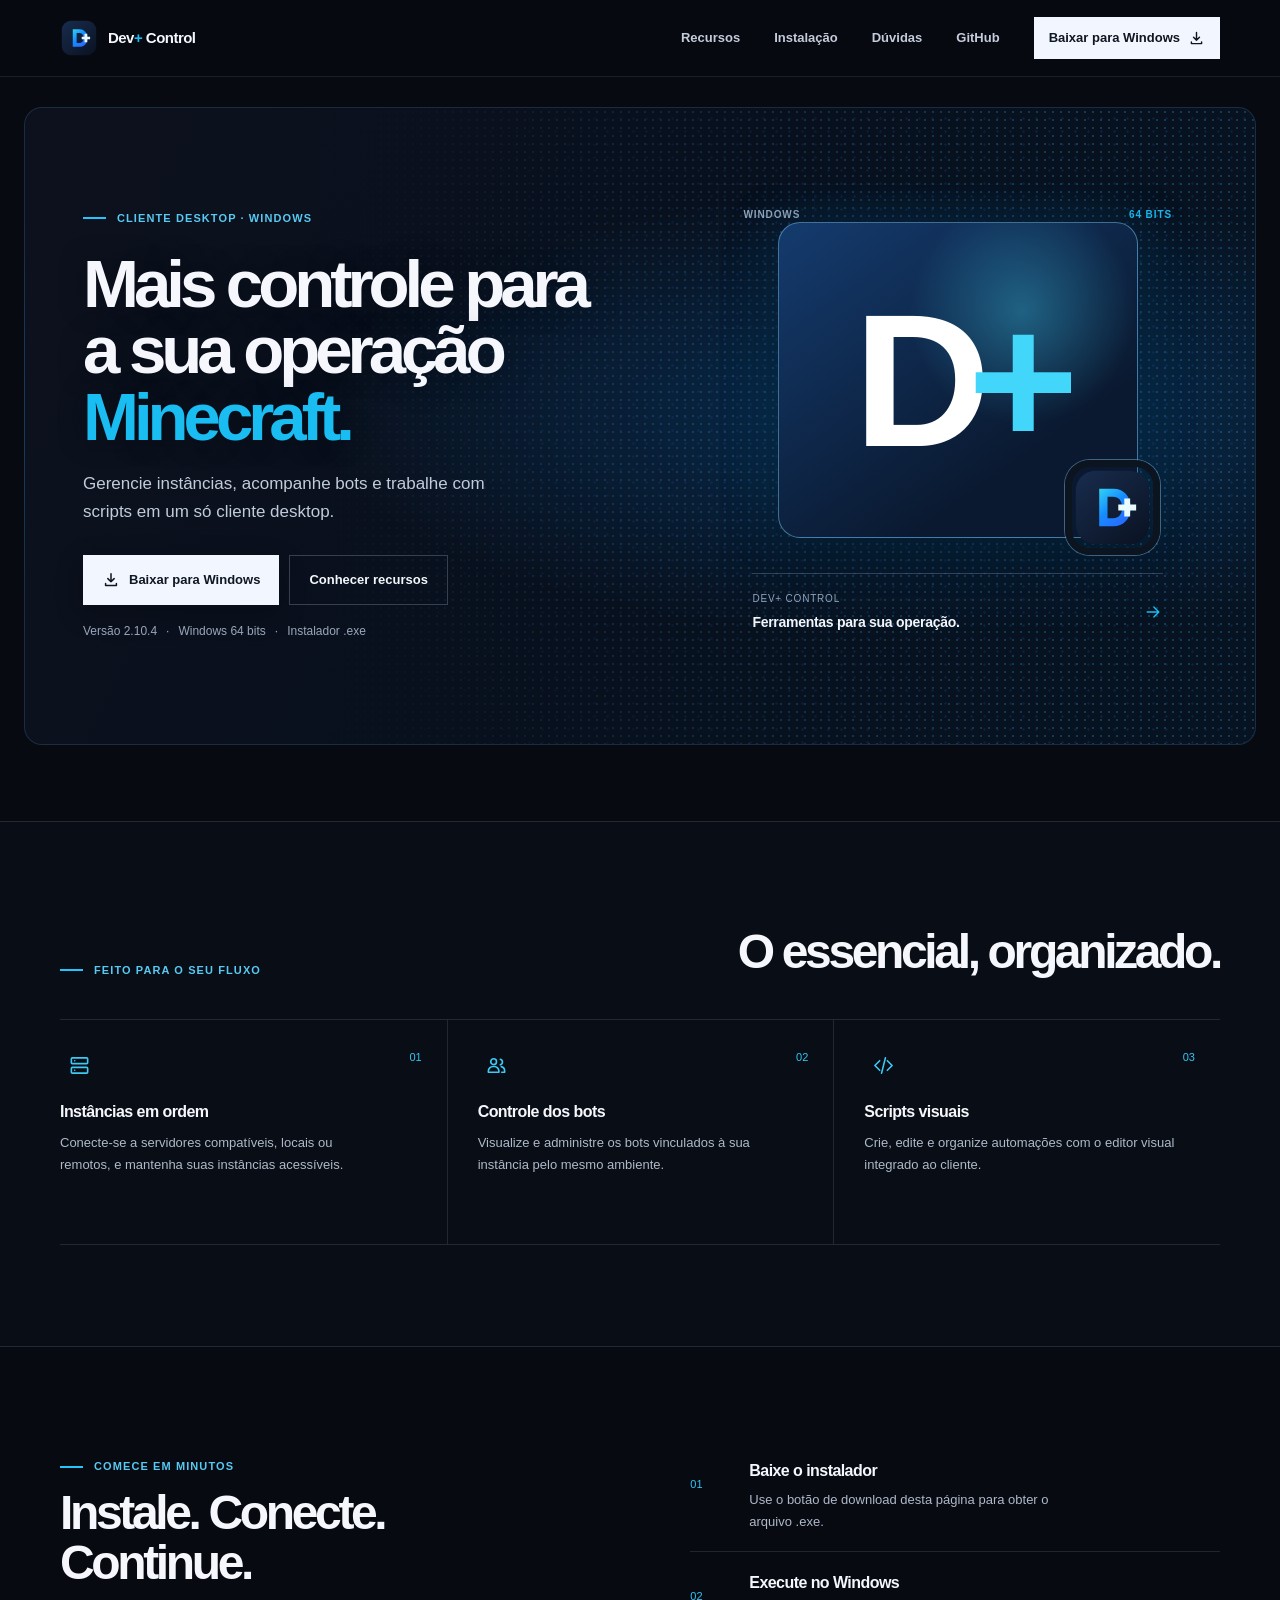
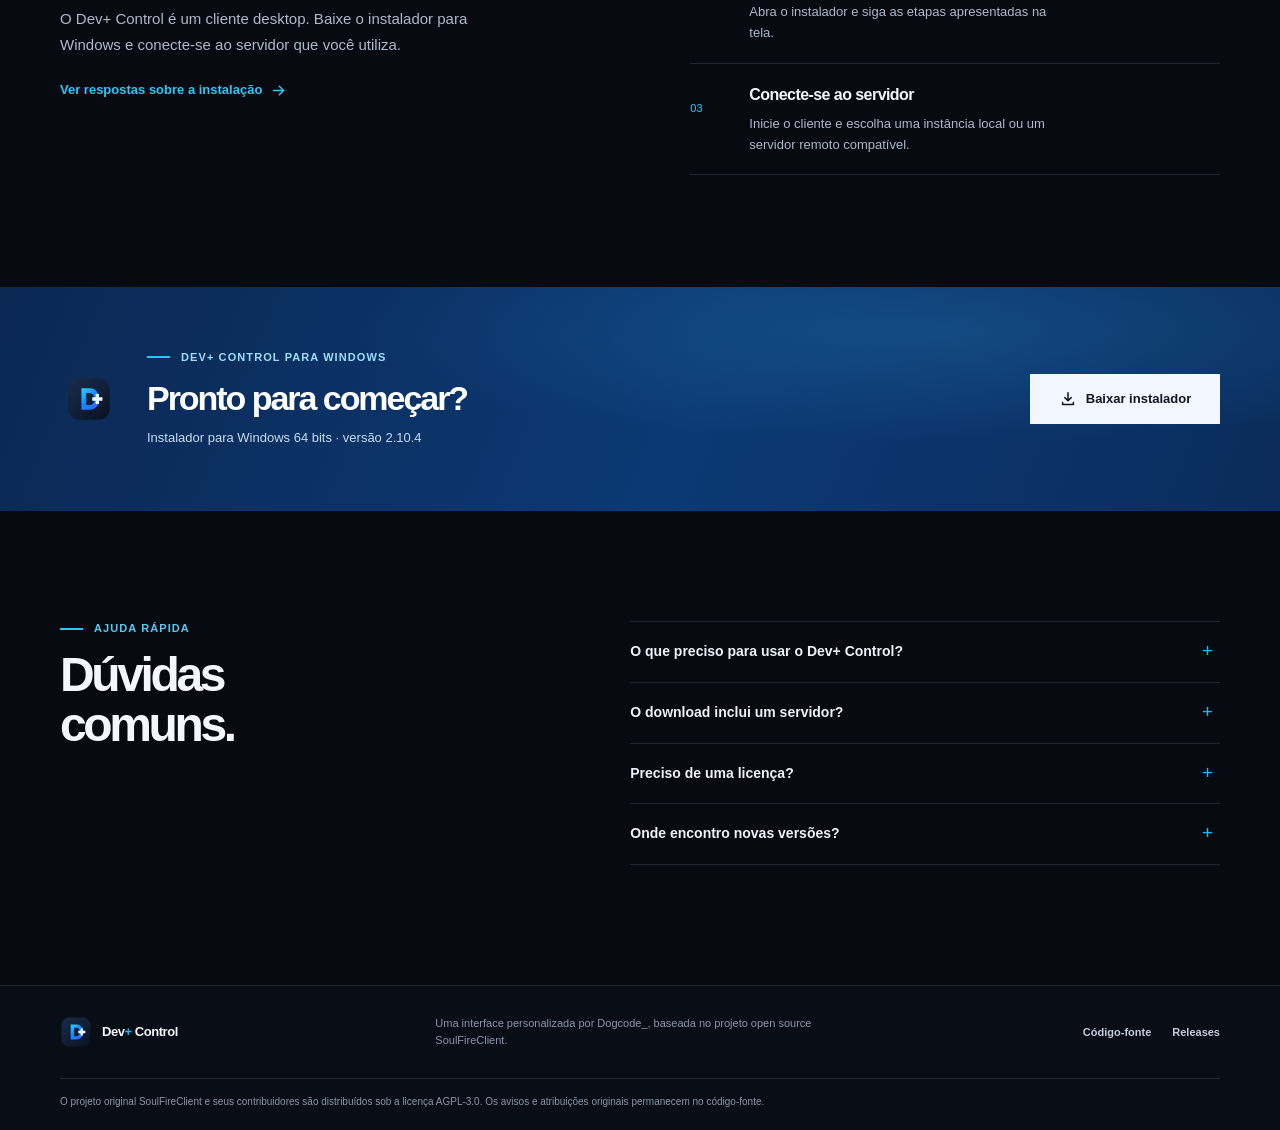
==== index.html @ e4ceea39 "Add files via upload" ====
<!doctype html>
<html lang="pt-BR">
  <head>
    <meta charset="UTF-8" />
    <meta name="viewport" content="width=device-width, initial-scale=1" />
    <meta name="theme-color" content="#070a11" />
    <meta
      name="description"
      content="Baixe o Dev+ Control para Windows. Organize instâncias, bots e scripts Minecraft em um cliente desktop."
    />
    <meta property="og:type" content="website" />
    <meta property="og:title" content="Dev+ Control — controle para Minecraft" />
    <meta
      property="og:description"
      content="Instâncias, bots e scripts Minecraft em um cliente desktop. Baixe para Windows."
    />
    <meta property="og:image" content="./assets/devplus-mark.svg" />
    <title>Dev+ Control — cliente desktop para Minecraft</title>
    <link rel="icon" type="image/svg+xml" href="./assets/devplus-mark.svg" />
    <link rel="preconnect" href="https://github.com" />
    <link rel="stylesheet" href="./styles.css
    " />
    <script src="./site-config.js" defer></script>
    <script src="./app.js" defer></script>
  </head>
  <body>
    <a class="skip-link" href="#conteudo">Pular para o conteúdo</a>

    <header class="site-header">
      <div class="header-inner page-width">
        <a class="brand" href="#inicio" aria-label="Dev+ Control, início">
          <img src="./assets/devplus-mark.svg" alt="" width="38" height="38" />
          <span class="brand-name">Dev<span>+</span> Control</span>
        </a>

        <button
          class="menu-toggle"
          type="button"
          aria-expanded="false"
          aria-controls="site-navigation"
          aria-label="Abrir menu"
        >
          <svg viewBox="0 0 24 24" aria-hidden="true">
            <path d="M4 7h16M4 12h16M4 17h16" />
          </svg>
        </button>

        <nav class="site-nav" id="site-navigation" aria-label="Navegação principal">
          <a href="#recursos">Recursos</a>
          <a href="#instalacao">Instalação</a>
          <a href="#duvidas">Dúvidas</a>
          <a href="https://github.com/GuizeraaaXyz/devplus-control" target="_blank" rel="noreferrer">GitHub</a>
          <a
            class="nav-download"
            data-download-link
            download="DevPlus-Control-Setup.exe"
            href="https://github.com/GuizeraaaXyz/devplus-control/releases/latest/download/DevPlus-Control-Setup.exe"
          >
            Baixar para Windows
            <svg viewBox="0 0 20 20" aria-hidden="true">
              <path d="M10 3v9m0 0 3.5-3.5M10 12 6.5 8.5M4 14v2h12v-2" />
            </svg>
          </a>
        </nav>
      </div>
    </header>

    <main id="conteudo">
      <section class="hero page-width" id="inicio" aria-labelledby="hero-title">
        <div class="hero-copy">
          <p class="eyebrow"><span class="eyebrow-rule"></span> Cliente desktop · Windows</p>
          <h1 id="hero-title">Mais controle para a sua operação <span>Minecraft.</span></h1>
          <p class="hero-description">
            Gerencie instâncias, acompanhe bots e trabalhe com scripts em um só cliente desktop.
          </p>
          <div class="hero-actions">
            <a
              class="button button-primary"
              data-download-link
              download="DevPlus-Control-Setup.exe"
              href="https://github.com/GuizeraaaXyz/devplus-control/releases/latest/download/DevPlus-Control-Setup.exe"
            >
              <svg viewBox="0 0 20 20" aria-hidden="true">
                <path d="M10 3v9m0 0 3.5-3.5M10 12 6.5 8.5M4 14v2h12v-2" />
              </svg>
              Baixar para Windows
            </a>
            <a class="button button-secondary" href="#recursos">Conhecer recursos</a>
          </div>
          <p class="release-meta">
            <span data-version data-version-prefix="Versão ">Versão 2.10.4</span>
            <span aria-hidden="true">·</span>
            <span>Windows 64 bits</span>
            <span aria-hidden="true">·</span>
            <span>Instalador .exe</span>
          </p>
        </div>

        <div class="hero-visual" aria-label="Identidade visual do Dev+ Control e seus recursos">
          <div class="visual-grid" aria-hidden="true"></div>
          <div class="visual-index" aria-hidden="true">Windows <span>64 bits</span></div>
          <div class="monogram" aria-hidden="true">
            <img src="./assets/devplus-mark.svg" alt="" />
            <span>D<span>+</span></span>
          </div>
          <div class="visual-caption">
            <div>
              <span class="caption-label">Dev+ Control</span>
              <strong>Ferramentas para sua operação.</strong>
            </div>
            <svg viewBox="0 0 24 24" aria-hidden="true">
              <path d="M5 12h14m-6-6 6 6-6 6" />
            </svg>
          </div>
          <div class="visual-modules" aria-label="Recursos do aplicativo">
            <span>Instâncias</span>
            <span>Bots</span>
            <span>Scripts</span>
          </div>
        </div>
      </section>

      <section class="resource-section" id="recursos" aria-labelledby="resources-title">
        <div class="page-width">
          <div class="section-heading">
            <p class="eyebrow"><span class="eyebrow-rule"></span> Feito para o seu fluxo</p>
            <h2 id="resources-title">O essencial, organizado.</h2>
          </div>

          <div class="resource-grid">
            <article class="resource-card">
              <span class="resource-index">01</span>
              <div class="resource-icon" aria-hidden="true">
                <svg viewBox="0 0 24 24">
                  <rect x="3.5" y="4" width="17" height="6" rx="1" />
                  <rect x="3.5" y="14" width="17" height="6" rx="1" />
                  <path d="M7 7h.01M7 17h.01" />
                </svg>
              </div>
              <h3>Instâncias em ordem</h3>
              <p>Conecte-se a servidores compatíveis, locais ou remotos, e mantenha suas instâncias acessíveis.</p>
            </article>

            <article class="resource-card">
              <span class="resource-index">02</span>
              <div class="resource-icon" aria-hidden="true">
                <svg viewBox="0 0 24 24">
                  <circle cx="9" cy="8" r="3" />
                  <path d="M3.5 19v-1.2A4.8 4.8 0 0 1 8.3 13h1.4a4.8 4.8 0 0 1 4.8 4.8V19zM16 5.5a3 3 0 0 1 0 5.8M17 13.2a4.8 4.8 0 0 1 3.5 4.6V19h-3" />
                </svg>
              </div>
              <h3>Controle dos bots</h3>
              <p>Visualize e administre os bots vinculados à sua instância pelo mesmo ambiente.</p>
            </article>

            <article class="resource-card">
              <span class="resource-index">03</span>
              <div class="resource-icon" aria-hidden="true">
                <svg viewBox="0 0 24 24">
                  <path d="m8 7-5 5 5 5M16 7l5 5-5 5M14 4l-4 16" />
                </svg>
              </div>
              <h3>Scripts visuais</h3>
              <p>Crie, edite e organize automações com o editor visual integrado ao cliente.</p>
            </article>
          </div>
        </div>
      </section>

      <section class="install-section page-width" id="instalacao" aria-labelledby="install-title">
        <div class="install-copy">
          <p class="eyebrow"><span class="eyebrow-rule"></span> Comece em minutos</p>
          <h2 id="install-title">Instale. Conecte. Continue.</h2>
          <p>O Dev+ Control é um cliente desktop. Baixe o instalador para Windows e conecte-se ao servidor que você utiliza.</p>
          <a class="text-link" href="#duvidas">
            Ver respostas sobre a instalação
            <svg viewBox="0 0 20 20" aria-hidden="true"><path d="M4 10h12m-5-5 5 5-5 5" /></svg>
          </a>
        </div>

        <ol class="install-steps">
          <li>
            <span class="step-number">01</span>
            <div><h3>Baixe o instalador</h3><p>Use o botão de download desta página para obter o arquivo .exe.</p></div>
          </li>
          <li>
            <span class="step-number">02</span>
            <div><h3>Execute no Windows</h3><p>Abra o instalador e siga as etapas apresentadas na tela.</p></div>
          </li>
          <li>
            <span class="step-number">03</span>
            <div><h3>Conecte-se ao servidor</h3><p>Inicie o cliente e escolha uma instância local ou um servidor remoto compatível.</p></div>
          </li>
        </ol>
      </section>

      <section class="download-band" aria-labelledby="download-title">
        <div class="page-width download-inner">
          <div class="download-mark" aria-hidden="true"><img src="./assets/devplus-mark.svg" alt="" /></div>
          <div class="download-copy">
            <p class="eyebrow"><span class="eyebrow-rule"></span> Dev+ Control para Windows</p>
            <h2 id="download-title">Pronto para começar?</h2>
            <p>Instalador para Windows 64 bits · versão <span data-version data-version-prefix="">2.10.4</span></p>
          </div>
          <a
            class="button button-light"
            data-download-link
            download="DevPlus-Control-Setup.exe"
            href="https://github.com/GuizeraaaXyz/devplus-control/releases/latest/download/DevPlus-Control-Setup.exe"
          >
            <svg viewBox="0 0 20 20" aria-hidden="true"><path d="M10 3v9m0 0 3.5-3.5M10 12 6.5 8.5M4 14v2h12v-2" /></svg>
            Baixar instalador
          </a>
        </div>
      </section>

      <section class="faq-section page-width" id="duvidas" aria-labelledby="faq-title">
        <div class="faq-heading">
          <p class="eyebrow"><span class="eyebrow-rule"></span> Ajuda rápida</p>
          <h2 id="faq-title">Dúvidas comuns.</h2>
        </div>
        <div class="faq-list">
          <details>
            <summary>O que preciso para usar o Dev+ Control?</summary>
            <p>Um computador Windows de 64 bits e acesso a um servidor SoulFire compatível, local ou remoto.</p>
          </details>
          <details>
            <summary>O download inclui um servidor?</summary>
            <p>O Dev+ Control é o cliente desktop. Você pode escolher a opção de servidor integrado quando disponível ou conectar-se a um servidor remoto compatível.</p>
          </details>
          <details>
            <summary>Preciso de uma licença?</summary>
            <p>O acesso aos recursos comerciais do Dev+ Control requer uma licença Dev+ ativa. A ativação é feita no próprio aplicativo.</p>
          </details>
          <details>
            <summary>Onde encontro novas versões?</summary>
            <p>Baixe a versão mais recente na página de downloads. Para consultar o histórico e outros instaladores, acesse a <a href="https://github.com/GuizeraaaXyz/devplus-control/releases" target="_blank" rel="noopener noreferrer">página de releases do GitHub</a>.</p>
          </details>
        </div>
      </section>
    </main>

    <footer class="site-footer">
      <div class="page-width footer-inner">
        <a class="brand footer-brand" href="#inicio" aria-label="Dev+ Control, voltar ao início">
          <img src="./assets/devplus-mark.svg" alt="" width="32" height="32" />
          <span class="brand-name">Dev<span>+</span> Control</span>
        </a>
        <p>Uma interface personalizada por Dogcode_, baseada no projeto open source SoulFireClient.</p>
        <div class="footer-links">
          <a href="https://github.com/GuizeraaaXyz/devplus-control" target="_blank" rel="noreferrer">Código-fonte</a>
          <a href="https://github.com/GuizeraaaXyz/devplus-control/releases" target="_blank" rel="noreferrer">Releases</a>
        </div>
      </div>
      <div class="page-width legal-note">
        <p>O projeto original SoulFireClient e seus contribuidores são distribuídos sob a licença AGPL-3.0. Os avisos e atribuições originais permanecem no código-fonte.</p>
      </div>
    </footer>
  </body>
</html>
---- styles.css ----
:root {
  color-scheme: light;
  font-family: Inter, "Helvetica Neue", Helvetica, Arial, sans-serif;
  font-synthesis: none;
  text-rendering: optimizeLegibility;
  -webkit-font-smoothing: antialiased;
  -moz-osx-font-smoothing: grayscale;
  --ink: #12151b;
  --muted: #5b606b;
  --line: #d9dde4;
  --surface: #f7f8fa;
  --blue: #002fa7;
  --blue-strong: #002581;
  --page-width: 1160px;
}

*,
*::before,
*::after {
  box-sizing: border-box;
}

html {
  min-width: 320px;
  scroll-behavior: smooth;
  scroll-padding-top: 96px;
}

body {
  margin: 0;
  background: #fff;
  color: var(--ink);
  font-size: 15px;
  line-height: 1.55;
}

a {
  color: inherit;
  text-decoration: none;
}

button,
a {
  -webkit-tap-highlight-color: transparent;
}

a:focus-visible,
button:focus-visible,
summary:focus-visible {
  outline: 3px solid #4778f5;
  outline-offset: 4px;
}

svg {
  display: block;
  width: 20px;
  height: 20px;
  fill: none;
  stroke: currentColor;
  stroke-linecap: round;
  stroke-linejoin: round;
  stroke-width: 1.7;
}

.page-width {
  width: min(var(--page-width), calc(100% - 64px));
  margin-inline: auto;
}

.skip-link {
  position: fixed;
  z-index: 10;
  top: 12px;
  left: 12px;
  padding: 10px 14px;
  transform: translateY(-160%);
  background: var(--ink);
  color: white;
}

.skip-link:focus {
  transform: translateY(0);
}

.site-header {
  position: sticky;
  z-index: 5;
  top: 0;
  border-bottom: 1px solid var(--line);
  background: rgb(255 255 255 / 94%);
  backdrop-filter: blur(12px);
}

.header-inner,
.brand,
.site-nav,
.nav-download,
.hero-actions,
.button,
.visual-caption,
.download-inner,
.footer-inner,
.footer-links {
  display: flex;
  align-items: center;
}

.header-inner {
  min-height: 76px;
  justify-content: space-between;
}

.brand {
  gap: 10px;
}

.brand img {
  display: block;
  border-radius: 10px;
}

.brand-name {
  font-size: 15px;
  font-weight: 700;
  letter-spacing: -0.035em;
}

.brand-name span {
  color: var(--blue);
}

.site-nav {
  gap: 34px;
  color: #3e434d;
  font-size: 13px;
  font-weight: 550;
}

.site-nav > a:not(.nav-download):hover,
.footer-links a:hover {
  color: var(--blue);
}

.nav-download {
  min-height: 42px;
  gap: 8px;
  padding: 0 15px;
  background: var(--blue);
  color: #fff;
  transition: background 150ms ease;
}

.nav-download:hover,
.button-primary:hover {
  background: var(--blue-strong);
}

.nav-download svg {
  width: 17px;
  height: 17px;
}

.menu-toggle {
  display: none;
  width: 44px;
  height: 44px;
  place-items: center;
  border: 1px solid var(--line);
  background: white;
  color: var(--ink);
  cursor: pointer;
}

.hero {
  display: grid;
  grid-template-columns: 1fr 0.92fr;
  gap: clamp(54px, 9vw, 132px);
  align-items: center;
  min-height: 634px;
  padding-block: 82px 88px;
}

.hero-copy {
  max-width: 545px;
  padding-block: 12px;
}

.eyebrow {
  display: flex;
  align-items: center;
  gap: 11px;
  margin: 0;
  color: var(--blue);
  font-size: 11px;
  font-weight: 700;
  letter-spacing: 0.1em;
  line-height: 1.3;
  text-transform: uppercase;
}

.eyebrow-rule {
  display: inline-block;
  width: 23px;
  height: 2px;
  background: currentColor;
}

h1,
h2,
h3,
p {
  margin-top: 0;
}

h1 {
  max-width: 580px;
  margin-bottom: 20px;
  margin-top: 25px;
  font-size: clamp(46px, 5.25vw, 72px);
  font-weight: 600;
  letter-spacing: -0.075em;
  line-height: 0.99;
}

h1 span {
  color: var(--blue);
}

.hero-description {
  max-width: 450px;
  margin-bottom: 29px;
  color: var(--muted);
  font-size: 17px;
  line-height: 1.65;
}

.hero-actions {
  flex-wrap: wrap;
  gap: 10px;
}

.button {
  min-height: 50px;
  justify-content: center;
  gap: 9px;
  padding: 0 19px;
  font-size: 13px;
  font-weight: 650;
  transition:
    background 150ms ease,
    border-color 150ms ease,
    color 150ms ease,
    transform 150ms ease;
}

.button:active,
.nav-download:active {
  transform: translateY(1px);
}

.button svg {
  width: 18px;
  height: 18px;
}

.button-primary {
  background: var(--blue);
  color: #fff;
}

.button-secondary {
  border: 1px solid var(--line);
  color: var(--ink);
}

.button-secondary:hover {
  border-color: #9ca7bd;
  background: var(--surface);
}

.release-meta {
  display: flex;
  flex-wrap: wrap;
  gap: 9px;
  align-items: center;
  margin: 17px 0 0;
  color: #727782;
  font-size: 12px;
}

.hero-visual {
  position: relative;
  display: flex;
  min-height: 430px;
  flex-direction: column;
  justify-content: center;
  overflow: hidden;
  padding: 40px;
  background: var(--surface);
}

.visual-grid {
  position: absolute;
  inset: 0;
  background-image:
    linear-gradient(to right, rgb(18 21 27 / 5%) 1px, transparent 1px),
    linear-gradient(to bottom, rgb(18 21 27 / 5%) 1px, transparent 1px);
  background-size: 48px 48px;
  mask-image: linear-gradient(130deg, #000 12%, transparent 88%);
}

.visual-index {
  position: absolute;
  top: 23px;
  right: 25px;
  left: 25px;
  display: flex;
  justify-content: space-between;
  color: #6b707b;
  font-size: 10px;
  font-weight: 650;
  letter-spacing: 0.09em;
  text-transform: uppercase;
}

.visual-index span {
  color: var(--blue);
}

.monogram {
  position: relative;
  display: grid;
  width: min(100%, 360px);
  aspect-ratio: 1.14;
  align-self: center;
  place-items: center;
  margin-top: 4px;
  background: var(--blue);
  color: #fff;
}

.monogram img {
  position: absolute;
  right: -23px;
  bottom: -18px;
  width: 95px;
  border: 7px solid var(--surface);
  border-radius: 25px;
  box-shadow: 0 0 0 1px var(--line);
}

.monogram > span {
  transform: translateX(-3px);
  font-size: clamp(112px, 15vw, 190px);
  font-weight: 600;
  letter-spacing: -0.12em;
  line-height: 0.8;
}

.monogram > span span {
  color: #a9c4ff;
}

.visual-caption {
  position: relative;
  justify-content: space-between;
  gap: 20px;
  margin-top: 35px;
  padding-top: 17px;
  border-top: 1px solid #cbd0da;
}

.caption-label {
  display: block;
  margin-bottom: 4px;
  color: #6b707b;
  font-size: 10px;
  letter-spacing: 0.08em;
  text-transform: uppercase;
}

.visual-caption strong {
  font-size: 14px;
  font-weight: 600;
  letter-spacing: -0.02em;
}

.visual-caption > svg {
  color: var(--blue);
}

.visual-modules {
  position: absolute;
  top: 55px;
  left: 18px;
  display: flex;
  gap: 6px;
  transform: translateX(-50%) rotate(-90deg);
  transform-origin: top left;
  color: #6b707b;
  font-size: 9px;
  letter-spacing: 0.06em;
  text-transform: uppercase;
}

.visual-modules span + span::before {
  padding-inline: 6px;
  color: var(--blue);
  content: "/";
}

.resource-section {
  padding-block: 91px 101px;
  border-block: 1px solid var(--line);
  background: #fcfcfd;
}

.section-heading {
  display: flex;
  align-items: end;
  justify-content: space-between;
  gap: 28px;
  margin-bottom: 42px;
}

.section-heading h2,
.install-copy h2,
.faq-heading h2 {
  margin: 14px 0 0;
  font-size: clamp(32px, 4vw, 48px);
  font-weight: 580;
  letter-spacing: -0.07em;
  line-height: 1.05;
}

.resource-grid {
  display: grid;
  grid-template-columns: repeat(3, 1fr);
  border-block: 1px solid var(--line);
}

.resource-card {
  position: relative;
  min-height: 224px;
  padding: 26px 30px 28px 0;
}

.resource-card + .resource-card {
  padding-left: 30px;
  border-left: 1px solid var(--line);
}

.resource-index {
  position: absolute;
  top: 29px;
  right: 25px;
  color: #7c818a;
  font-size: 11px;
  font-variant-numeric: tabular-nums;
}

.resource-icon {
  display: grid;
  width: 38px;
  height: 38px;
  place-items: center;
  color: var(--blue);
}

.resource-icon svg {
  width: 23px;
  height: 23px;
}

.resource-card h3,
.install-steps h3 {
  margin: 16px 0 7px;
  font-size: 16px;
  font-weight: 650;
  letter-spacing: -0.035em;
}

.resource-card p,
.install-steps p {
  max-width: 310px;
  margin: 0;
  color: var(--muted);
  font-size: 13px;
  line-height: 1.65;
}

.install-section {
  display: grid;
  grid-template-columns: 0.9fr 1fr;
  gap: clamp(60px, 12vw, 155px);
  padding-block: 112px;
}

.install-copy {
  max-width: 415px;
}

.install-copy > p:not(.eyebrow) {
  margin: 18px 0 20px;
  color: var(--muted);
  line-height: 1.7;
}

.text-link {
  display: inline-flex;
  align-items: center;
  gap: 8px;
  color: var(--blue);
  font-size: 13px;
  font-weight: 650;
}

.text-link:hover {
  color: var(--blue-strong);
}

.text-link svg {
  width: 17px;
  height: 17px;
}

.install-steps {
  margin: 0;
  padding: 0;
  list-style: none;
}

.install-steps li {
  display: grid;
  grid-template-columns: 42px 1fr;
  gap: 17px;
  padding-block: 19px;
  border-bottom: 1px solid var(--line);
}

.install-steps li:first-child {
  padding-top: 0;
}

.step-number {
  padding-top: 17px;
  color: var(--blue);
  font-size: 11px;
  font-variant-numeric: tabular-nums;
}

.install-steps h3 {
  margin: 0 0 5px;
}

.download-band {
  background: var(--blue);
  color: #fff;
}

.download-inner {
  min-height: 224px;
  gap: 29px;
  padding-block: 40px;
}

.download-mark {
  display: grid;
  width: 58px;
  height: 58px;
  flex: 0 0 58px;
  place-items: center;  
}

.download-mark img {
  width: 46px;
  height: 46px;
}

.download-copy {
  flex: 1;
}

.download-copy .eyebrow {
  color: #b9d0ff;
}

.download-copy h2 {
  margin: 7px 0 4px;
  font-size: clamp(26px, 3vw, 34px);
  font-weight: 600;
  letter-spacing: -0.06em;
}

.download-copy p:not(.eyebrow) {
  margin: 0;
  color: #dbe5fc;
  font-size: 13px;
}

.button-light {
  min-width: 190px;
  background: #fff;
  color: var(--blue);
}

.button-light:hover {
  background: #e8efff;
}

.faq-section {
  display: grid;
  grid-template-columns: 0.75fr 1fr;
  gap: clamp(50px, 10vw, 130px);
  padding-block: 110px 120px;
}

.faq-heading {
  max-width: 330px;
}

.faq-list details {
  border-bottom: 1px solid var(--line);
}

.faq-list details:first-child {
  border-top: 1px solid var(--line);
}

.faq-list summary {
  position: relative;
  padding: 19px 34px 19px 0;
  cursor: pointer;
  font-size: 14px;
  font-weight: 620;
  list-style: none;
}

.faq-list summary::-webkit-details-marker {
  display: none;
}

.faq-list summary::after {
  position: absolute;
  top: 19px;
  right: 4px;
  width: 17px;
  height: 17px;
  color: var(--blue);
  content: "+";
  font-size: 19px;
  font-weight: 400;
  line-height: 1;
  text-align: center;
}

.faq-list details[open] summary::after {
  content: "−";
}

.faq-list details p {
  max-width: 620px;
  margin: -3px 30px 19px 0;
  color: var(--muted);
  font-size: 13px;
  line-height: 1.7;
}

.site-footer {
  border-top: 1px solid var(--line);
  background: #fcfcfd;
}

.footer-inner {
  min-height: 92px;
  justify-content: space-between;
  gap: 26px;
}

.footer-brand .brand-name {
  font-size: 13px;
}

.footer-brand img {
  border-radius: 8px;
}

.footer-inner > p {
  max-width: 390px;
  margin: 0;
  color: #717680;
  font-size: 11px;
}

.footer-links {
  gap: 21px;
  color: #414650;
  font-size: 11px;
  font-weight: 600;
}

.legal-note {
  padding-block: 15px 20px;
  border-top: 1px solid var(--line);
}

.legal-note p {
  margin: 0;
  color: #777c85;
  font-size: 10px;
}

@media (width <= 900px) {
  .hero {
    grid-template-columns: 1fr 0.82fr;
    gap: 38px;
  }

  .hero-visual {
    min-height: 360px;
    padding: 28px;
  }

  .resource-card {
    padding-right: 20px;
  }

  .resource-card + .resource-card {
    padding-left: 20px;
  }

  .install-section {
    gap: 55px;
  }

  .faq-section {
    gap: 55px;
  }
}

@media (width <= 680px) {
  html {
    scroll-padding-top: 78px;
  }

  .page-width {
    width: min(100% - 40px, var(--page-width));
  }

  .header-inner {
    min-height: 68px;
  }

  .menu-toggle {
    display: grid;
  }

  .site-nav {
    position: absolute;
    top: 68px;
    right: 0;
    left: 0;
    display: none;
    align-items: stretch;
    gap: 0;
    padding: 8px 20px 18px;
    border-bottom: 1px solid var(--line);
    background: #fff;
  }

  .site-nav.is-open {
    display: flex;
    flex-direction: column;
  }

  .site-nav > a:not(.nav-download) {
    padding: 13px 2px;
    border-bottom: 1px solid #eceef2;
  }

  .nav-download {
    justify-content: center;
    margin-top: 13px;
  }

  .hero {
    grid-template-columns: 1fr;
    gap: 45px;
    min-height: auto;
    padding-block: 75px 72px;
  }

  h1 {
    max-width: 530px;
    font-size: clamp(45px, 12vw, 64px);
  }

  .hero-description {
    font-size: 16px;
  }

  .hero-visual {
    min-height: min(112vw, 430px);
    padding: 34px 25px;
  }

  .monogram {
    width: min(75%, 330px);
  }

  .monogram > span {
    font-size: clamp(116px, 33vw, 170px);
  }

  .visual-modules {
    left: 13px;
  }

  .resource-section {
    padding-block: 70px;
  }

  .section-heading {
    margin-bottom: 28px;
  }

  .resource-grid {
    grid-template-columns: 1fr;
  }

  .resource-card,
  .resource-card + .resource-card {
    min-height: 0;
    padding: 23px 35px 24px 0;
    border-left: 0;
  }

  .resource-card + .resource-card {
    border-top: 1px solid var(--line);
  }

  .resource-index {
    top: 27px;
    right: 4px;
  }

  .resource-card h3 {
    margin-top: 11px;
  }

  .install-section,
  .faq-section {
    grid-template-columns: 1fr;
    gap: 42px;
    padding-block: 78px;
  }

  .download-inner {
    min-height: 0;
    flex-wrap: wrap;
    gap: 17px;
    padding-block: 38px;
  }

  .download-mark {
    width: 48px;
    height: 48px;
    flex-basis: 48px;
  }

  .download-mark img {
    width: 30px;
    height: 30px;
  }

  .download-copy {
    flex-basis: calc(100% - 66px);
  }

  .download-copy h2 {
    font-size: 27px;
  }

  .button-light {
    width: 100%;
    margin-top: 5px;
  }

  .faq-heading {
    max-width: none;
  }

  .footer-inner {
    align-items: flex-start;
    flex-direction: column;
    gap: 15px;
    padding-block: 25px;
  }

  .footer-inner > p {
    max-width: 460px;
  }

  .legal-note {
    padding-block: 15px 18px;
  }
}

@media (prefers-reduced-motion: reduce) {
  *,
  *::before,
  *::after {
    scroll-behavior: auto !important;
    transition-duration: 0.01ms !important;
    animation-duration: 0.01ms !important;
    animation-iteration-count: 1 !important;
  }
}

/* SoulFire-inspired dark surface, particle field, and cyan signal color. */
:root {
  color-scheme: dark;
  --ink: #f5f7fc;
  --muted: #adb8ca;
  --line: rgb(174 196 228 / 15%);
  --surface: #0b111c;
  --blue: #19bdf2;
  --blue-strong: #67d8fb;
}

body {
  background: #070a11;
  color: var(--ink);
}

.site-header {
  border-bottom-color: rgb(174 196 228 / 12%);
  background: rgb(7 10 17 / 92%);
}

.brand-name span,
.hero h1 span,
.resource-icon,
.resource-index,
.text-link,
.step-number,
.visual-index span,
.visual-caption > svg,
.faq-list summary::after {
  color: var(--blue);
}

.site-nav {
  color: #c4cbda;
}

.nav-download,
.button-primary {
  background: #f2f7ff;
  color: #101722;
}

.nav-download:hover,
.button-primary:hover {
  background: #cbeeff;
}

.menu-toggle {
  border-color: var(--line);
  background: #0b111c;
  color: var(--ink);
}

.hero {
  position: relative;
  isolation: isolate;
  width: min(1260px, calc(100% - 48px));
  min-height: 590px;
  overflow: hidden;
  margin-block: 30px 76px;
  padding: 76px 58px;
  border: 1px solid rgb(107 166 227 / 18%);
  border-radius: 18px;
  background:
    radial-gradient(ellipse at 74% 48%, rgb(10 100 176 / 34%), transparent 48%),
    linear-gradient(115deg, #0c111d 5%, #08101d 52%, #071321 100%);
}

.hero::before {
  position: absolute;
  z-index: -1;
  inset: 0;
  background-image:
    radial-gradient(circle, rgb(41 179 255 / 76%) 0.8px, transparent 1.5px),
    radial-gradient(circle, rgb(48 131 255 / 42%) 0.8px, transparent 1.6px);
  background-position: 0 0, 4px 4px;
  background-size: 8px 8px, 13px 13px;
  content: "";
  mask-image:
    radial-gradient(ellipse 54% 78% at 78% 50%, #000 8%, transparent 100%),
    linear-gradient(to right, transparent 22%, #000 86%);
  opacity: 0.34;
}

.hero-copy,
.hero-visual {
  position: relative;
  z-index: 1;
}

.eyebrow {
  color: #58c9f3;
}

.eyebrow-rule {
  color: #25c4fa;
}

h1 {
  color: #f5f7fc;
  text-shadow: 0 1px 28px rgb(8 11 18 / 35%);
}

.hero-description {
  color: #c1ccdb;
}

.button-primary {
  box-shadow: 0 8px 28px rgb(0 0 0 / 24%);
}

.button-secondary {
  border-color: rgb(196 216 240 / 24%);
  color: #f4f7fb;
}

.button-secondary:hover {
  border-color: rgb(92 203 246 / 58%);
  background: rgb(70 147 208 / 12%);
}

.release-meta {
  color: #99a7ba;
}

.hero-visual {
  min-height: 420px;
  padding: 34px;
  background: transparent;
}

.visual-grid {
  background-image:
    linear-gradient(to right, rgb(158 205 245 / 9%) 1px, transparent 1px),
    linear-gradient(to bottom, rgb(158 205 245 / 9%) 1px, transparent 1px);
  mask-image: linear-gradient(130deg, rgb(0 0 0 / 28%) 8%, transparent 84%);
}

.visual-index {
  color: #93a6bd;
}

.monogram {
  overflow: visible;
  border: 1px solid rgb(123 203 251 / 48%);
  border-radius: 22px;
  background:
    radial-gradient(circle at 68% 28%, rgb(66 213 248 / 34%), transparent 34%),
    linear-gradient(145deg, #143b6e 0%, #0a1930 72%);
  box-shadow:
    0 22px 65px rgb(0 0 0 / 38%),
    0 0 60px rgb(0 157 245 / 17%);
}

.monogram > span span {
  color: #41d6fa;
}

.monogram img {
  border-color: #0c1420;
  box-shadow: 0 0 0 1px rgb(125 190 239 / 45%);
}

.visual-caption {
  border-top-color: rgb(182 203 229 / 24%);
}

.caption-label {
  color: #91a4bb;
}

.visual-caption strong {
  color: #f2f6fc;
}

.visual-modules {
  color: #a7b7cc;
}

.resource-section,
.site-footer {
  border-color: var(--line);
  background: #090d15;
}

.section-heading h2,
.install-copy h2,
.faq-heading h2 {
  color: #f5f7fc;
}

.resource-grid {
  border-color: var(--line);
}

.resource-card + .resource-card,
.install-steps li,
.faq-list details,
.faq-list details:first-child,
.legal-note {
  border-color: var(--line);
}

.resource-card p,
.install-copy > p:not(.eyebrow),
.install-steps p,
.faq-list details p {
  color: #aeb9c9;
}

.resource-index,
.step-number,
.text-link {
  color: #31c7f5;
}

.resource-icon {
  color: #3ec9f4;
}

.text-link:hover {
  color: #86e2ff;
}

.download-band {
  background:
    radial-gradient(ellipse at 73% 20%, rgb(48 177 229 / 18%), transparent 44%),
    linear-gradient(112deg, #0b2853 0%, #0c3974 54%, #0b2c5c 100%);
}

.download-mark {
  border-color: rgb(203 230 255 / 28%);
}

.download-copy .eyebrow {
  color: #9edffa;
}

.download-copy p:not(.eyebrow) {
  color: #c4ddf3;
}

.button-light {
  background: #f2f7ff;
  color: #101722;
}

.button-light:hover {
  background: #d4f2ff;
}

.faq-list summary {
  color: #eef3fa;
}

.footer-inner > p,
.legal-note p {
  color: #8997aa;
}

.footer-links {
  color: #c3ccda;
}

@media (width <= 680px) {
  .hero {
    width: min(100% - 24px, var(--page-width));
    margin-block: 14px 55px;
    padding: 54px 23px 28px;
    border-radius: 14px;
  }

  .hero-visual {
    min-height: 350px;
    padding: 24px 16px;
  }

  .visual-grid {
    mask-image: linear-gradient(130deg, rgb(0 0 0 / 32%) 8%, transparent 84%);
  }

  .monogram {
    width: min(75%, 290px);
    border-radius: 17px;
  }

  .monogram img {
    right: -17px;
    bottom: -13px;
    width: 74px;
    border-width: 5px;
    border-radius: 20px;
  }

  .resource-section,
  .site-footer {
    background: #090d15;
  }

  .download-band {
    background:
      radial-gradient(ellipse at 73% 20%, rgb(48 177 229 / 18%), transparent 44%),
      linear-gradient(112deg, #0b2853 0%, #0c3974 54%, #0b2c5c 100%);
  }

  .site-nav.is-open {
    border-bottom-color: var(--line);
    background: #080c13;
  }

  .site-nav > a:not(.nav-download) {
    border-bottom-color: var(--line);
    color: #e4ebf4;
  }
}
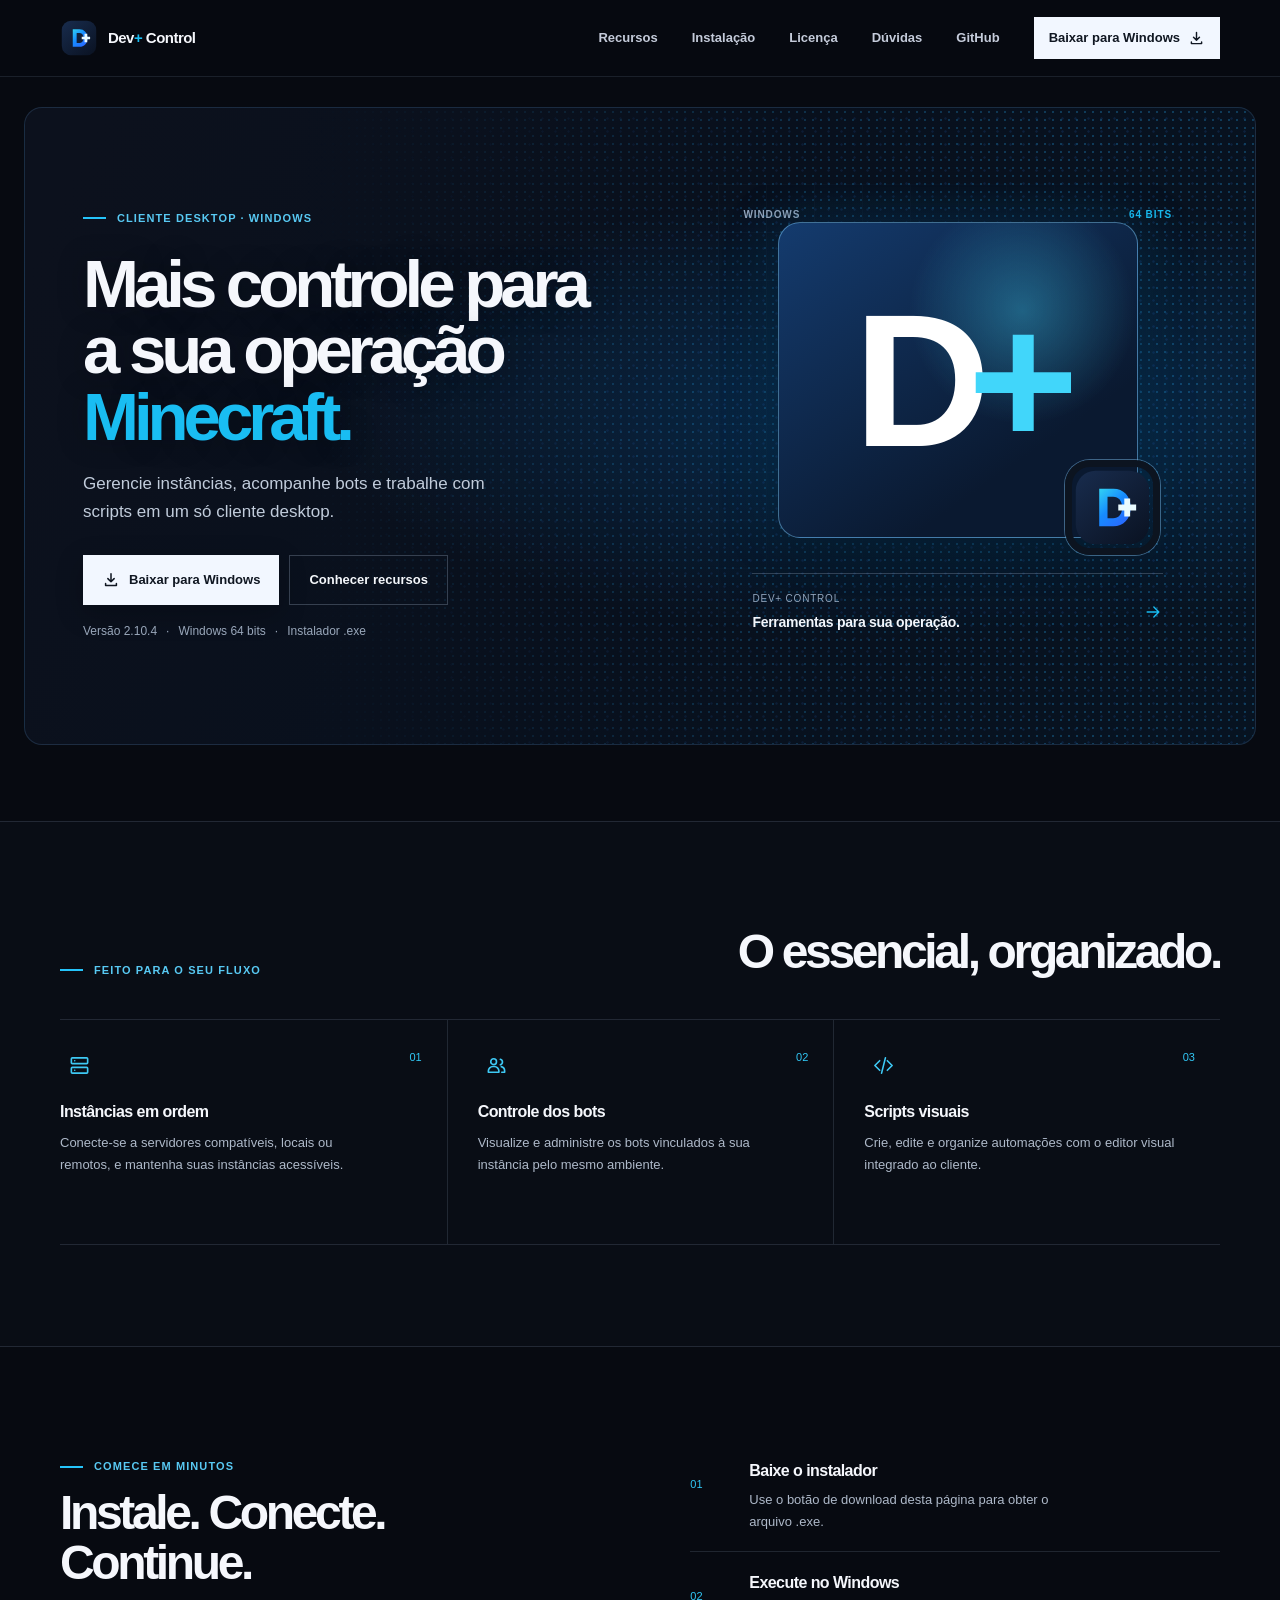
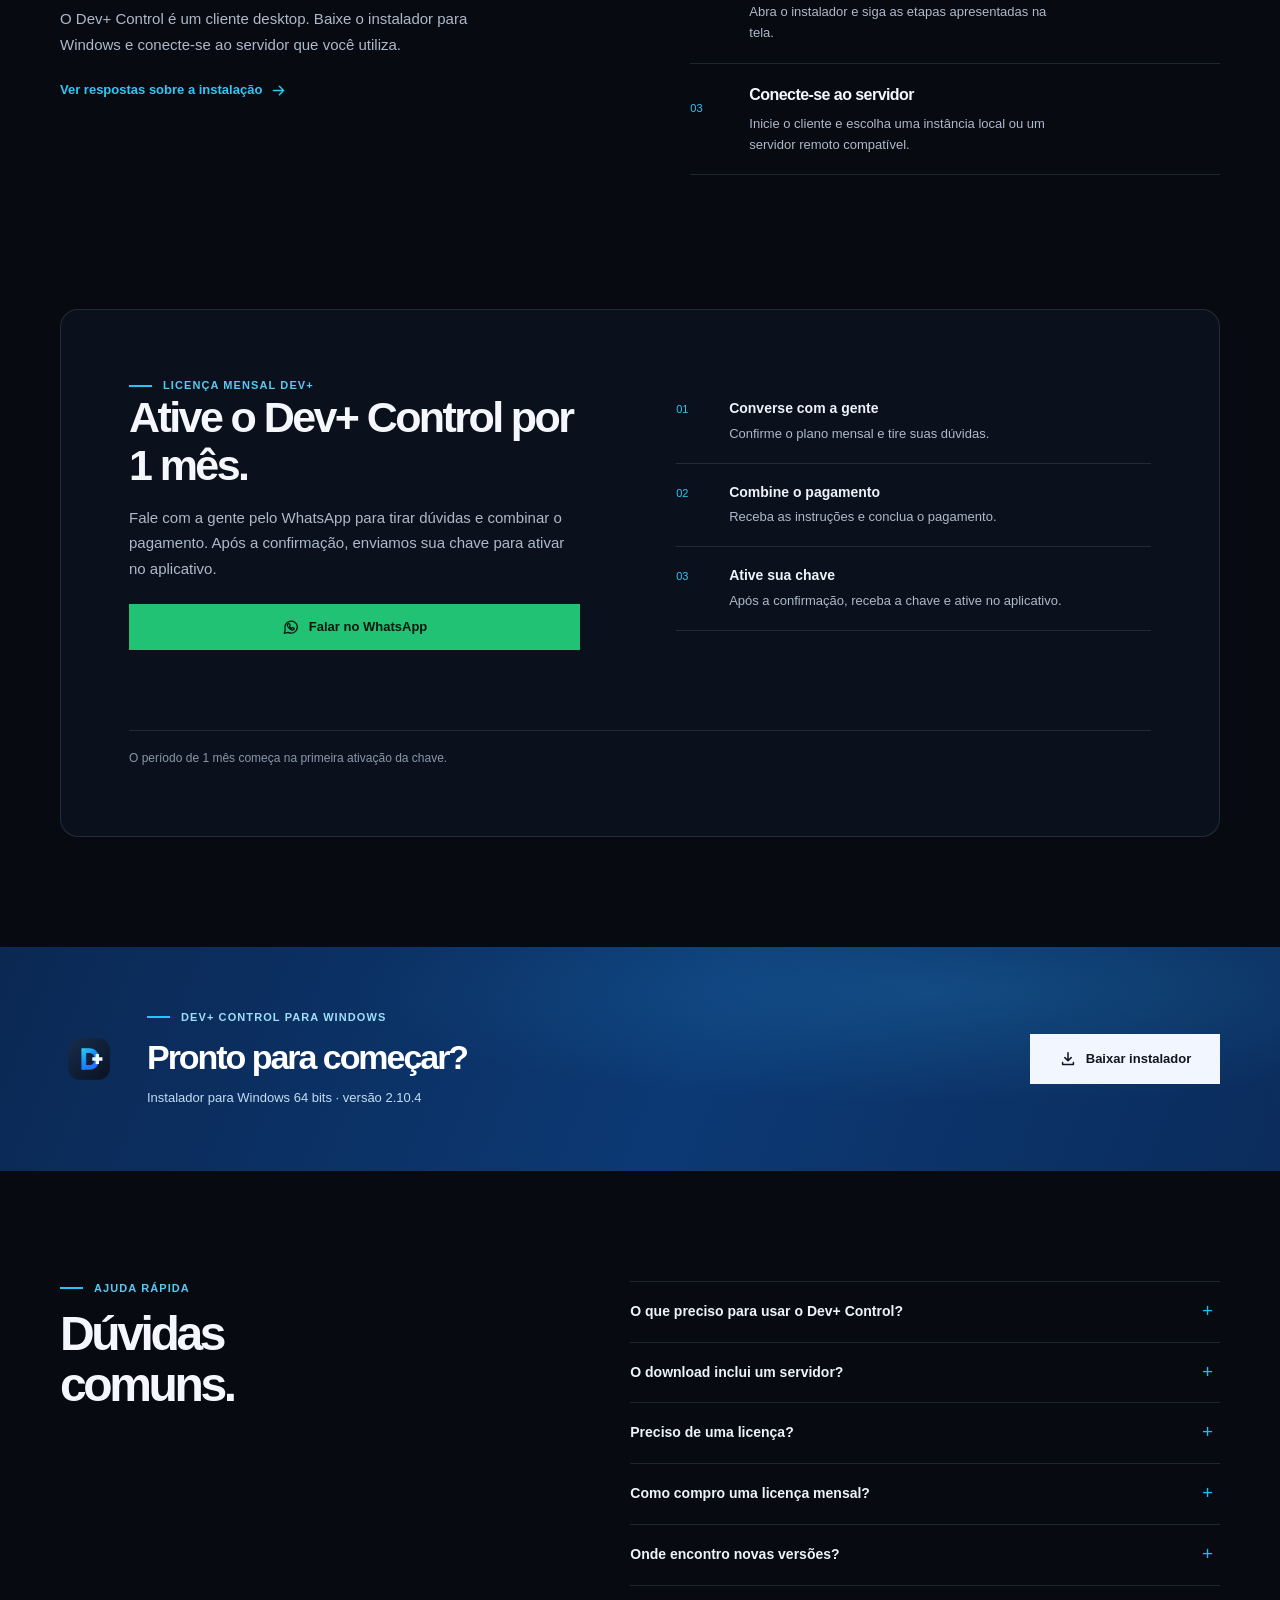
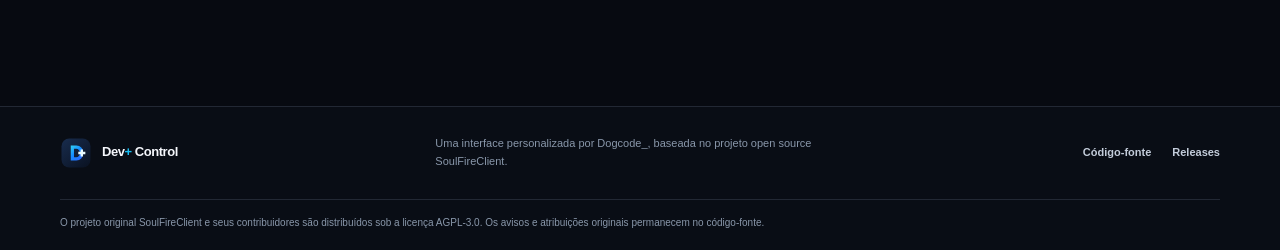
==== commit cd31bd24: "Add WhatsApp license purchase flow" ====
--- a/index.html
+++ b/index.html
@@ -4,24 +4,50 @@
     <meta charset="UTF-8" />
     <meta name="viewport" content="width=device-width, initial-scale=1" />
     <meta name="theme-color" content="#070a11" />
+    <link rel="canonical" href="https://devplus-control-whca.vercel.app/" />
+    <meta name="robots" content="index, follow, max-image-preview:large" />
     <meta
       name="description"
-      content="Baixe o Dev+ Control para Windows. Organize instâncias, bots e scripts Minecraft em um cliente desktop."
+      content="Baixe o Dev+ Control para Windows e consulte pelo WhatsApp como comprar uma licença mensal."
     />
     <meta property="og:type" content="website" />
+    <meta property="og:url" content="https://devplus-control-whca.vercel.app/" />
     <meta property="og:title" content="Dev+ Control — controle para Minecraft" />
     <meta
       property="og:description"
-      content="Instâncias, bots e scripts Minecraft em um cliente desktop. Baixe para Windows."
+      content="Gerencie instâncias, bots e scripts Minecraft. Baixe para Windows e consulte a licença mensal pelo WhatsApp."
     />
-    <meta property="og:image" content="./assets/devplus-mark.svg" />
+    <meta property="og:image" content="https://devplus-control-whca.vercel.app/assets/devplus-mark.svg" />
+    <meta name="twitter:card" content="summary" />
+    <meta name="twitter:title" content="Dev+ Control — cliente desktop para Minecraft" />
+    <meta
+      name="twitter:description"
+      content="Gerencie instâncias, bots e scripts Minecraft. Baixe para Windows e consulte a licença mensal pelo WhatsApp."
+    />
+    <meta name="twitter:image" content="https://devplus-control-whca.vercel.app/assets/devplus-mark.svg" />
     <title>Dev+ Control — cliente desktop para Minecraft</title>
     <link rel="icon" type="image/svg+xml" href="./assets/devplus-mark.svg" />
+    <link rel="sitemap" type="application/xml" href="/sitemap.xml" />
     <link rel="preconnect" href="https://github.com" />
     <link rel="stylesheet" href="./styles.css
     " />
     <script src="./site-config.js" defer></script>
     <script src="./app.js" defer></script>
+    <script type="application/ld+json">
+      {
+        "@context": "https://schema.org",
+        "@type": "SoftwareApplication",
+        "name": "Dev+ Control",
+        "applicationCategory": "DeveloperApplication",
+        "operatingSystem": "Windows",
+        "description": "Cliente desktop para gerenciar instâncias, bots e scripts Minecraft, com licença mensal consultada pelo WhatsApp.",
+        "url": "https://devplus-control-whca.vercel.app/",
+        "downloadUrl": "https://github.com/GuizeraaaXyz/devplus-control/releases/latest/download/DevPlus-Control-Setup.exe",
+        "softwareVersion": "2.10.4",
+        "license": "https://www.gnu.org/licenses/agpl-3.0.html",
+        "sourceCode": "https://github.com/GuizeraaaXyz/devplus-control"
+      }
+    </script>
   </head>
   <body>
     <a class="skip-link" href="#conteudo">Pular para o conteúdo</a>
@@ -48,6 +74,7 @@
         <nav class="site-nav" id="site-navigation" aria-label="Navegação principal">
           <a href="#recursos">Recursos</a>
           <a href="#instalacao">Instalação</a>
+          <a href="#licenca">Licença</a>
           <a href="#duvidas">Dúvidas</a>
           <a href="https://github.com/GuizeraaaXyz/devplus-control" target="_blank" rel="noreferrer">GitHub</a>
           <a
@@ -194,6 +221,48 @@
         </ol>
       </section>
 
+      <section class="license-section page-width" id="licenca" aria-labelledby="license-title">
+        <div class="license-panel">
+          <div class="license-copy">
+            <p class="eyebrow"><span class="eyebrow-rule"></span> Licença mensal Dev+</p>
+            <h2 id="license-title">Ative o Dev+ Control por 1 mês.</h2>
+            <p>
+              Fale com a gente pelo WhatsApp para tirar dúvidas e combinar o pagamento. Após a confirmação,
+              enviamos sua chave para ativar no aplicativo.
+            </p>
+            <a
+              class="button button-whatsapp"
+              data-whatsapp-link
+              href="https://wa.me/5517996662727"
+              target="_blank"
+              rel="noopener noreferrer"
+            >
+              <svg viewBox="0 0 24 24" aria-hidden="true">
+                <path d="M20.5 11.8a8.4 8.4 0 0 1-12.4 7.4L3 20.5l1.3-4.9A8.4 8.4 0 1 1 20.5 11.8Z" />
+                <path d="M8.3 8.1c.2-.5.5-.5.8-.5h.5c.2 0 .4.1.5.4l.7 1.7c.1.2 0 .4-.1.6l-.5.6c-.2.2-.2.4 0 .6.5.9 1.3 1.7 2.2 2.2.2.1.4.1.6-.1l.7-.8c.2-.2.4-.2.6-.1l1.6.8c.2.1.4.2.4.4 0 .3-.2 1.1-.7 1.5-.5.5-1.1.7-1.9.6-.8-.1-2.1-.6-3.4-1.7-1.7-1.4-2.8-3.2-3.1-4.1-.3-.9 0-1.6.3-2.1Z" />
+              </svg>
+              Falar no WhatsApp
+            </a>
+          </div>
+
+          <ol class="license-steps">
+            <li>
+              <span>01</span>
+              <div><h3>Converse com a gente</h3><p>Confirme o plano mensal e tire suas dúvidas.</p></div>
+            </li>
+            <li>
+              <span>02</span>
+              <div><h3>Combine o pagamento</h3><p>Receba as instruções e conclua o pagamento.</p></div>
+            </li>
+            <li>
+              <span>03</span>
+              <div><h3>Ative sua chave</h3><p>Após a confirmação, receba a chave e ative no aplicativo.</p></div>
+            </li>
+          </ol>
+          <p class="license-note">O período de 1 mês começa na primeira ativação da chave.</p>
+        </div>
+      </section>
+
       <section class="download-band" aria-labelledby="download-title">
         <div class="page-width download-inner">
           <div class="download-mark" aria-hidden="true"><img src="./assets/devplus-mark.svg" alt="" /></div>
@@ -231,6 +300,10 @@
           <details>
             <summary>Preciso de uma licença?</summary>
             <p>O acesso aos recursos comerciais do Dev+ Control requer uma licença Dev+ ativa. A ativação é feita no próprio aplicativo.</p>
+          </details>
+          <details>
+            <summary>Como compro uma licença mensal?</summary>
+            <p>Chame pelo WhatsApp no botão desta página para combinar o pagamento. Após a confirmação, você recebe a chave de ativação. O período começa na primeira ativação.</p>
           </details>
           <details>
             <summary>Onde encontro novas versões?</summary>
--- a/styles.css
+++ b/styles.css
@@ -569,7 +569,7 @@
   width: 58px;
   height: 58px;
   flex: 0 0 58px;
-  place-items: center;  
+  place-items: center;
 }
 
 .download-mark img {
@@ -1233,3 +1233,126 @@
     color: #e4ebf4;
   }
 }
+
+.license-section {
+  padding-block: 22px 110px;
+}
+
+.license-panel {
+  display: grid;
+  grid-template-columns: minmax(0, 0.95fr) minmax(0, 1fr);
+  align-items: center;
+  gap: clamp(36px, 8vw, 96px);
+  padding: clamp(28px, 6vw, 68px);
+  border: 1px solid var(--line);
+  border-radius: 18px;
+  background: var(--surface);
+}
+
+.license-copy {
+  max-width: 460px;
+}
+
+.license-copy h2 {
+  margin: 0;
+  color: #f5f7fc;
+  font-size: clamp(30px, 4vw, 43px);
+  font-weight: 600;
+  letter-spacing: -0.06em;
+  line-height: 1.12;
+}
+
+.license-copy > p:not(.eyebrow) {
+  margin: 16px 0 23px;
+  color: #aeb9c9;
+  line-height: 1.7;
+}
+
+.button-whatsapp {
+  min-height: 46px;
+  gap: 9px;
+  padding-inline: 19px;
+  background: #21c273;
+  color: #07170f;
+  font-weight: 700;
+  transition: background 150ms ease, transform 150ms ease;
+}
+
+.button-whatsapp:hover {
+  transform: translateY(-1px);
+  background: #45d88e;
+}
+
+.license-steps {
+  margin: 0;
+  padding: 0;
+  list-style: none;
+}
+
+.license-steps li {
+  display: grid;
+  grid-template-columns: 38px 1fr;
+  gap: 15px;
+  padding-block: 18px;
+  border-bottom: 1px solid var(--line);
+}
+
+.license-steps li:first-child {
+  padding-top: 0;
+}
+
+.license-steps li > span {
+  padding-top: 3px;
+  color: #31c7f5;
+  font-size: 11px;
+  font-variant-numeric: tabular-nums;
+}
+
+.license-steps h3 {
+  margin: 0 0 4px;
+  color: #edf3fb;
+  font-size: 14px;
+}
+
+.license-steps p {
+  margin: 0;
+  color: #aeb9c9;
+  font-size: 13px;
+  line-height: 1.6;
+}
+
+.license-note {
+  grid-column: 1 / -1;
+  margin: -16px 0 0;
+  padding-top: 18px;
+  border-top: 1px solid var(--line);
+  color: #8997aa;
+  font-size: 12px;
+}
+
+@media (width <= 900px) {
+  .license-panel {
+    gap: 36px;
+  }
+}
+
+@media (width <= 680px) {
+  .license-section {
+    padding-block: 0 78px;
+  }
+
+  .license-panel {
+    grid-template-columns: 1fr;
+    gap: 34px;
+    padding: 25px 22px;
+  }
+
+  .license-note {
+    margin-top: -12px;
+  }
+
+  .button-whatsapp {
+    width: 100%;
+    justify-content: center;
+  }
+}
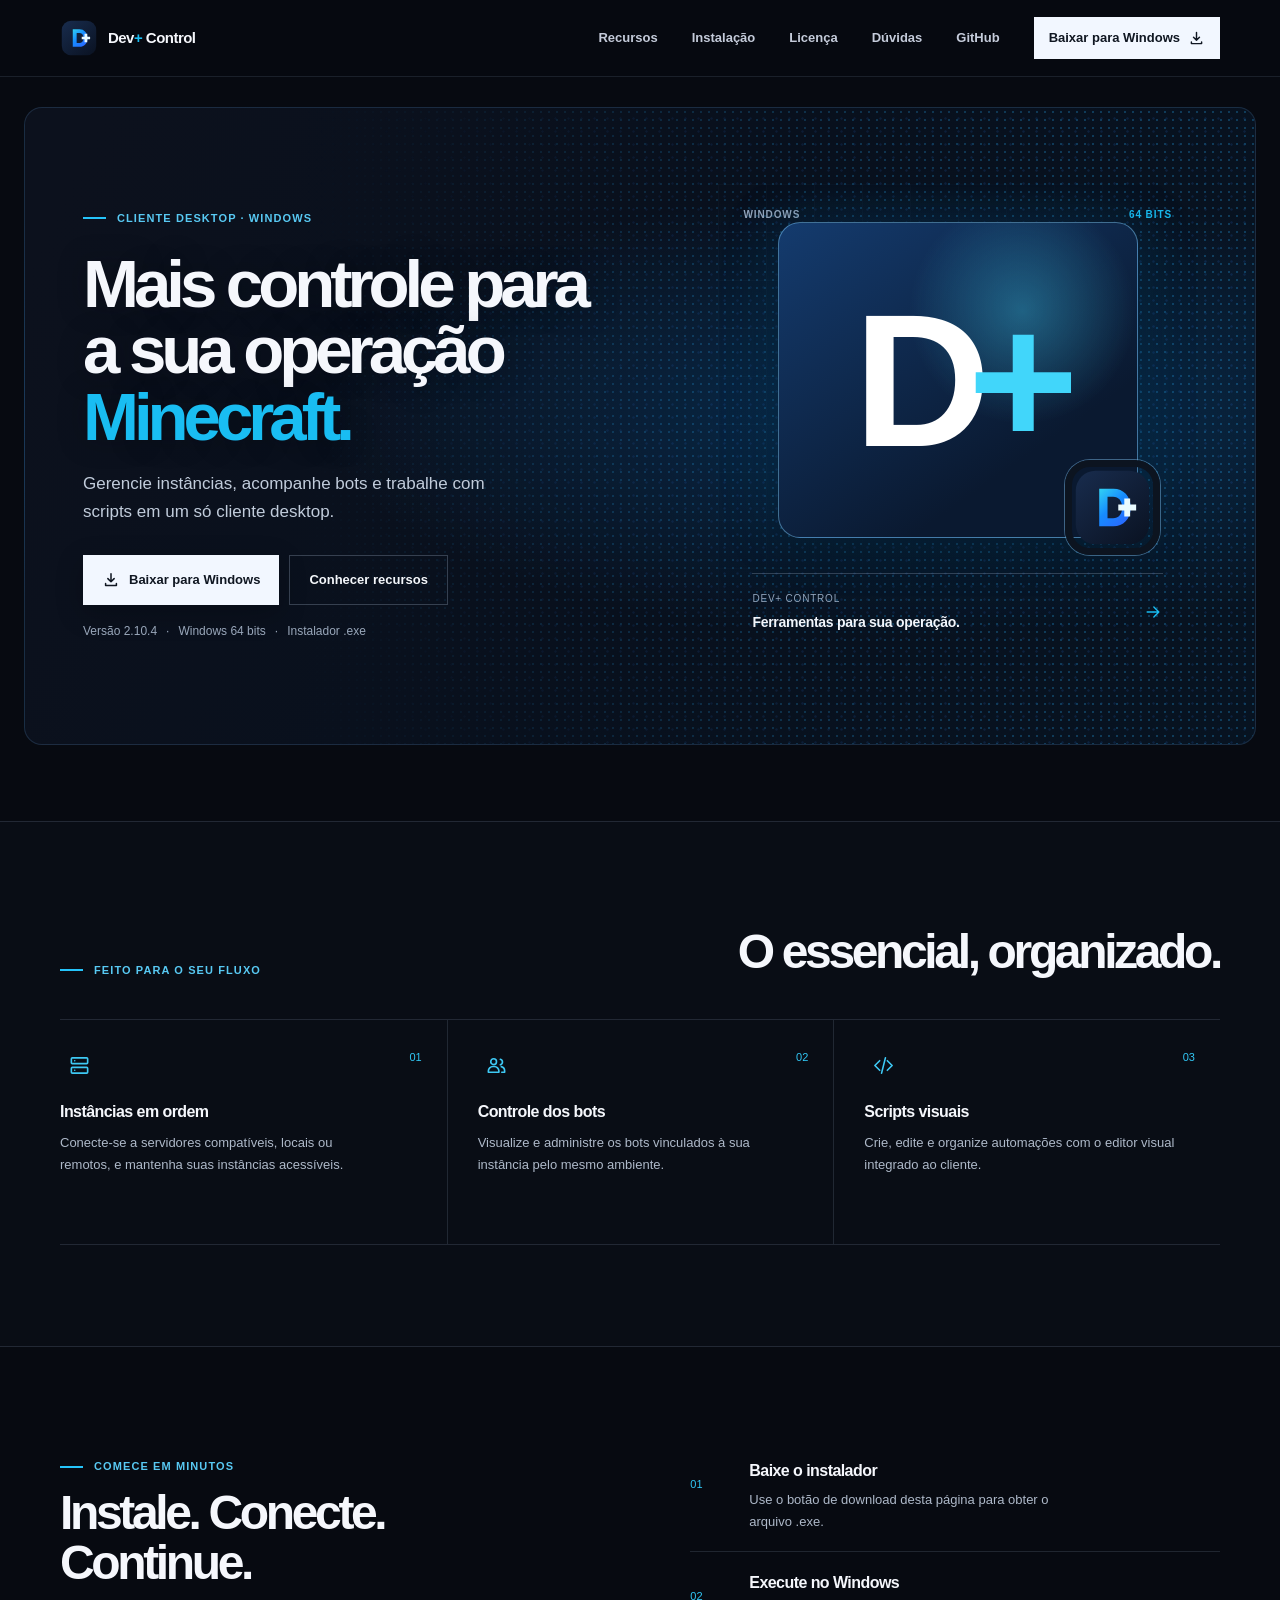
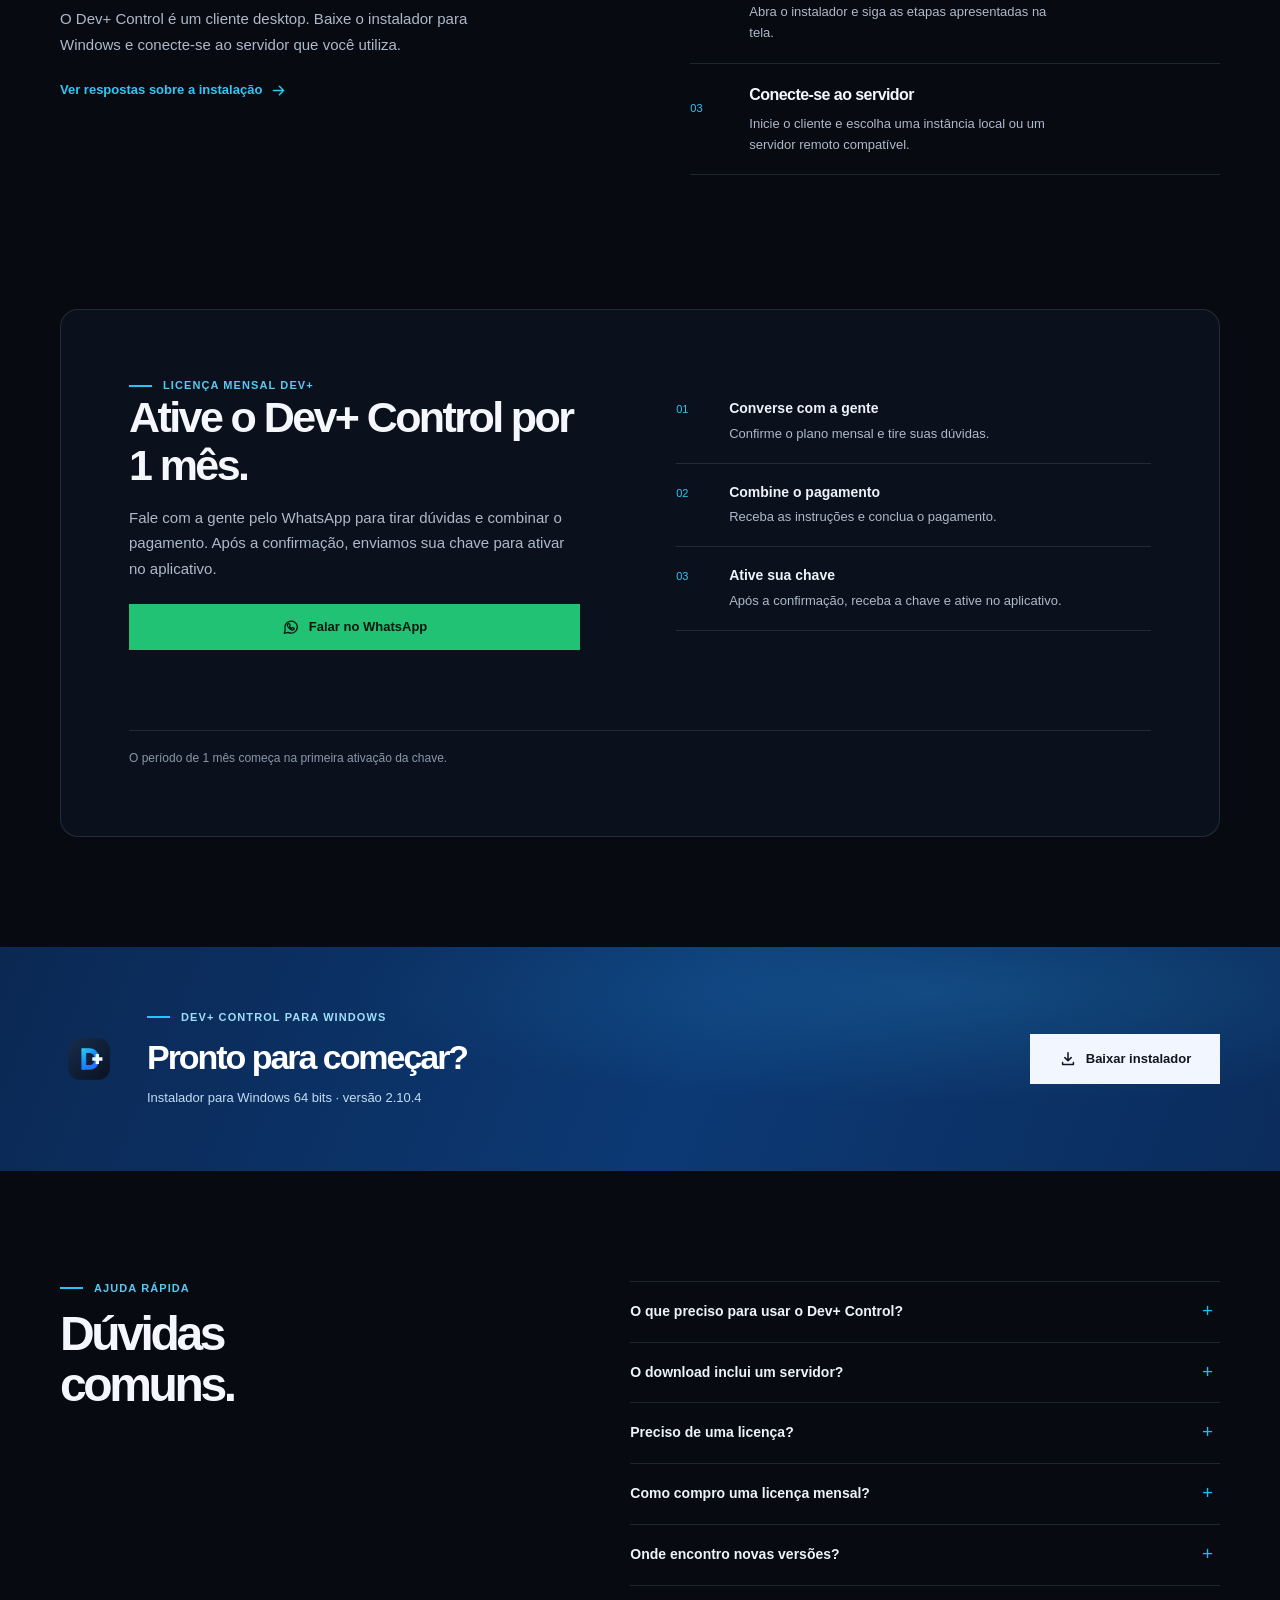
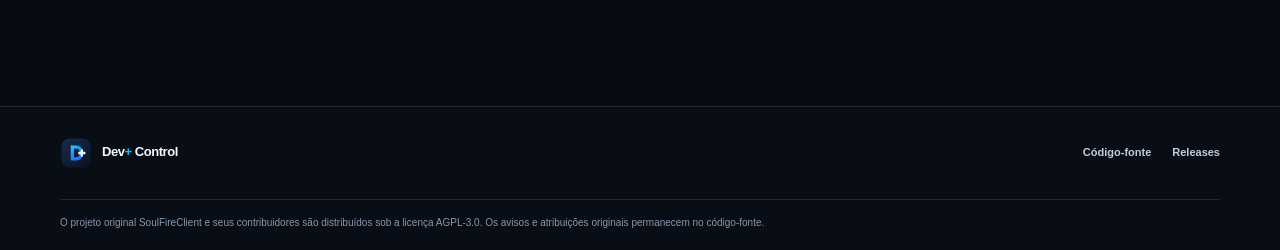
==== commit 93d7ec4a: "Update index.html" ====
--- a/index.html
+++ b/index.html
@@ -319,7 +319,6 @@
           <img src="./assets/devplus-mark.svg" alt="" width="32" height="32" />
           <span class="brand-name">Dev<span>+</span> Control</span>
         </a>
-        <p>Uma interface personalizada por Dogcode_, baseada no projeto open source SoulFireClient.</p>
         <div class="footer-links">
           <a href="https://github.com/GuizeraaaXyz/devplus-control" target="_blank" rel="noreferrer">Código-fonte</a>
           <a href="https://github.com/GuizeraaaXyz/devplus-control/releases" target="_blank" rel="noreferrer">Releases</a>
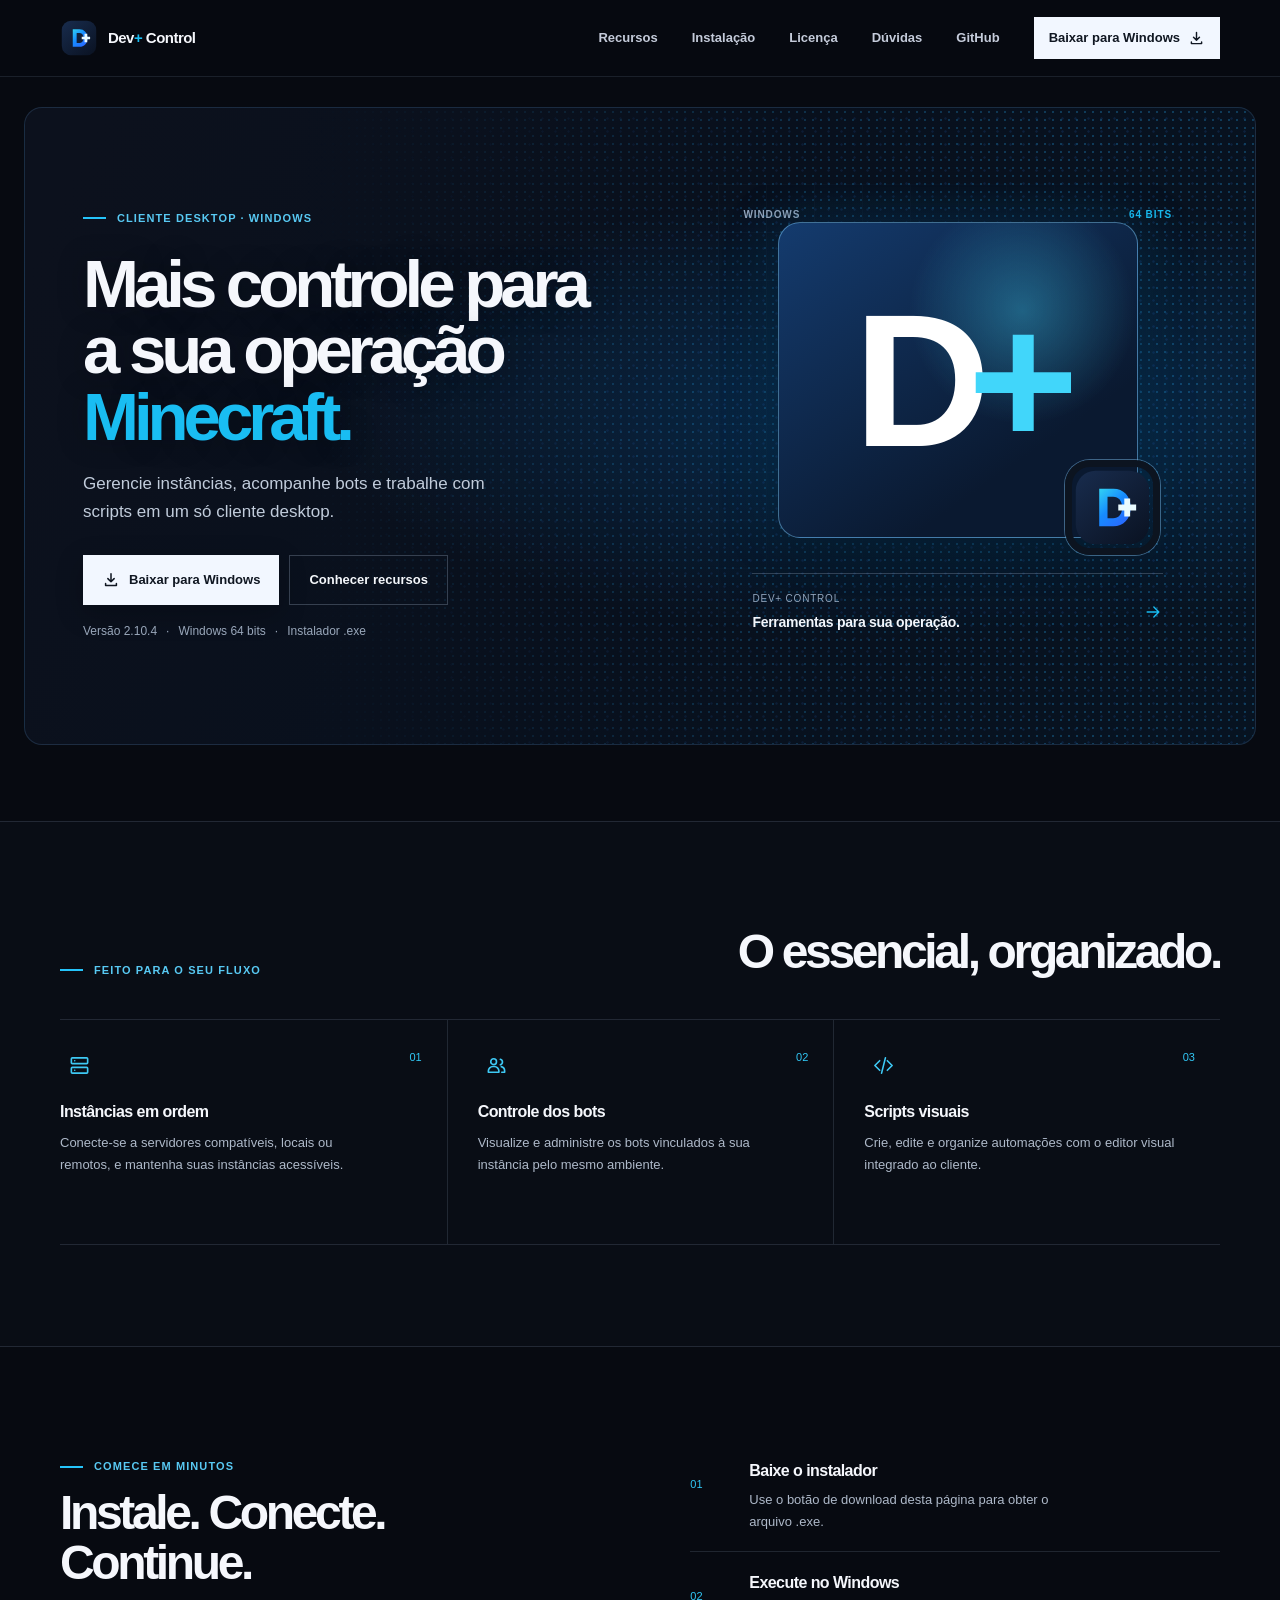
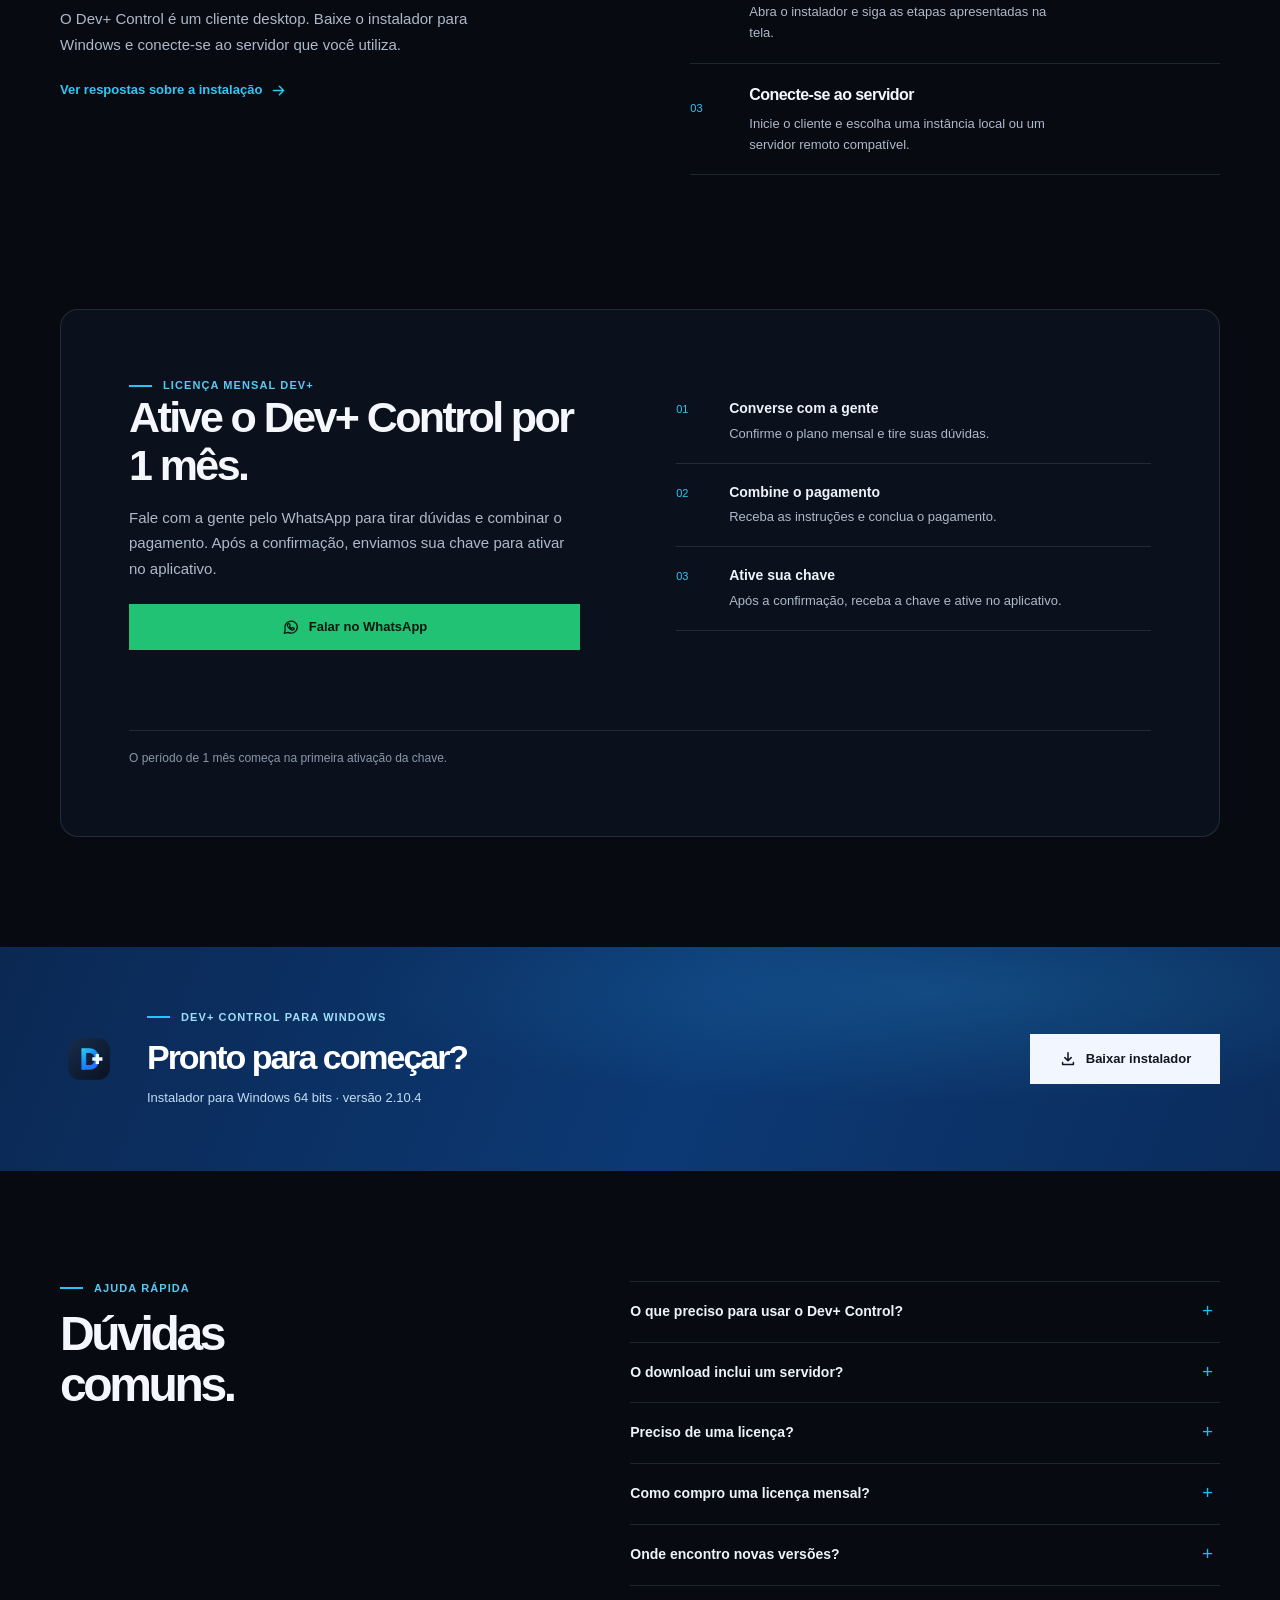
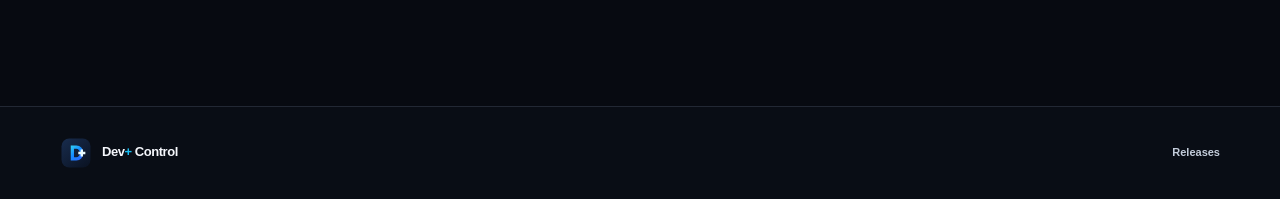
==== commit 09c5fc2c: "Update footer by removing links and legal note Removed source code link and legal note from footer." ====
--- a/index.html
+++ b/index.html
@@ -320,12 +320,8 @@
           <span class="brand-name">Dev<span>+</span> Control</span>
         </a>
         <div class="footer-links">
-          <a href="https://github.com/GuizeraaaXyz/devplus-control" target="_blank" rel="noreferrer">Código-fonte</a>
           <a href="https://github.com/GuizeraaaXyz/devplus-control/releases" target="_blank" rel="noreferrer">Releases</a>
         </div>
-      </div>
-      <div class="page-width legal-note">
-        <p>O projeto original SoulFireClient e seus contribuidores são distribuídos sob a licença AGPL-3.0. Os avisos e atribuições originais permanecem no código-fonte.</p>
       </div>
     </footer>
   </body>
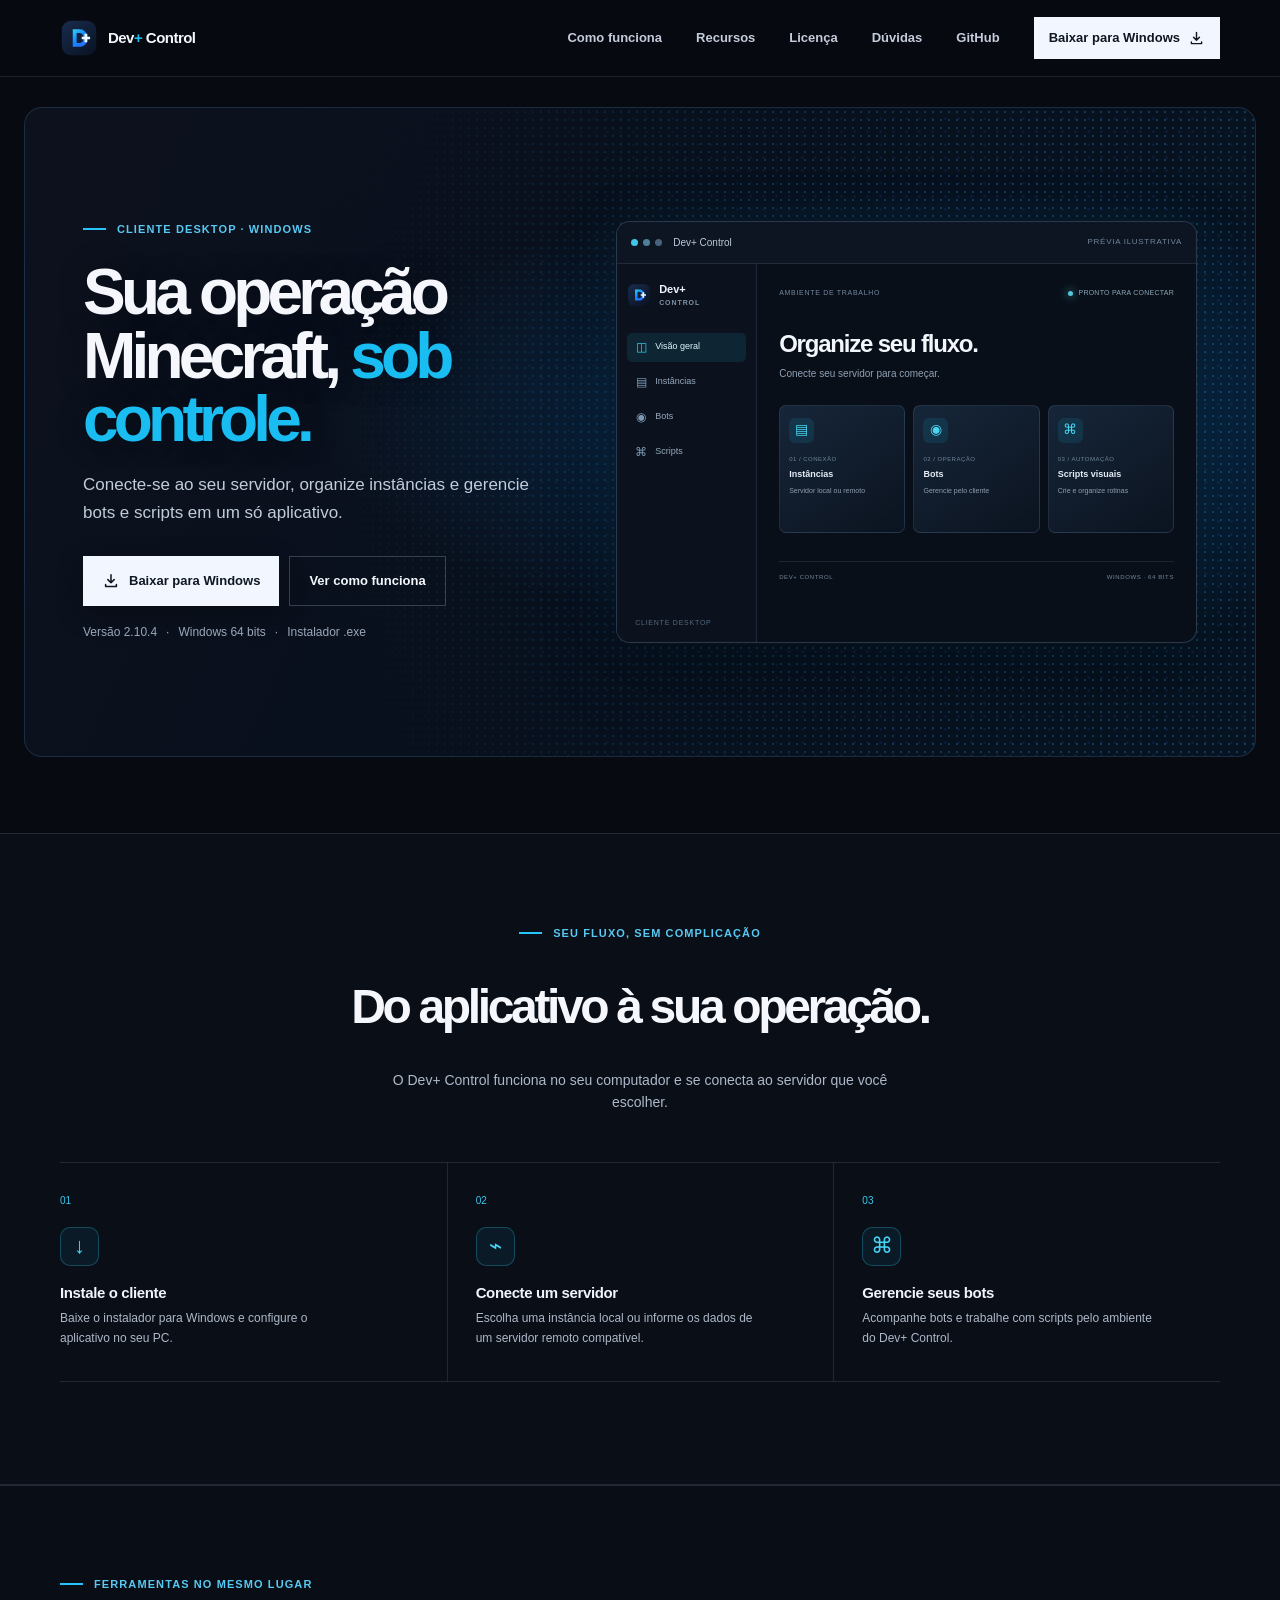
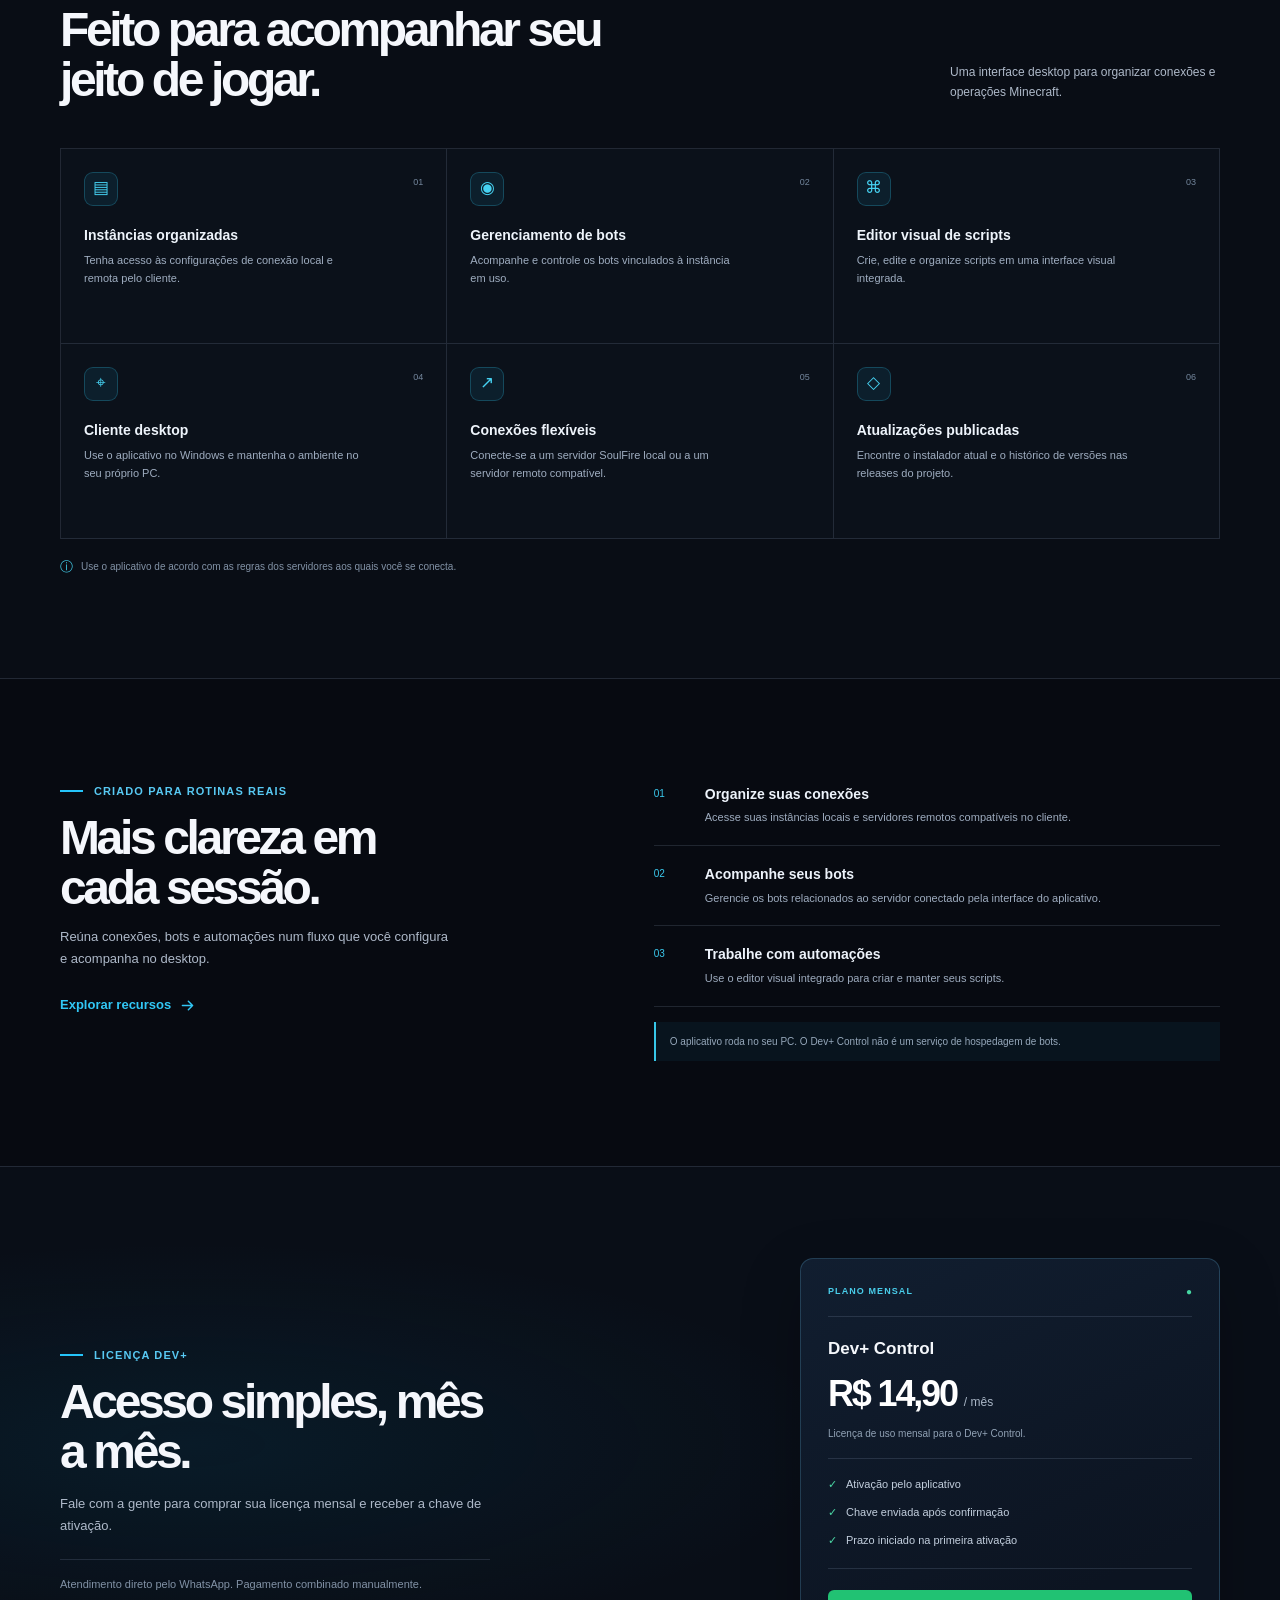
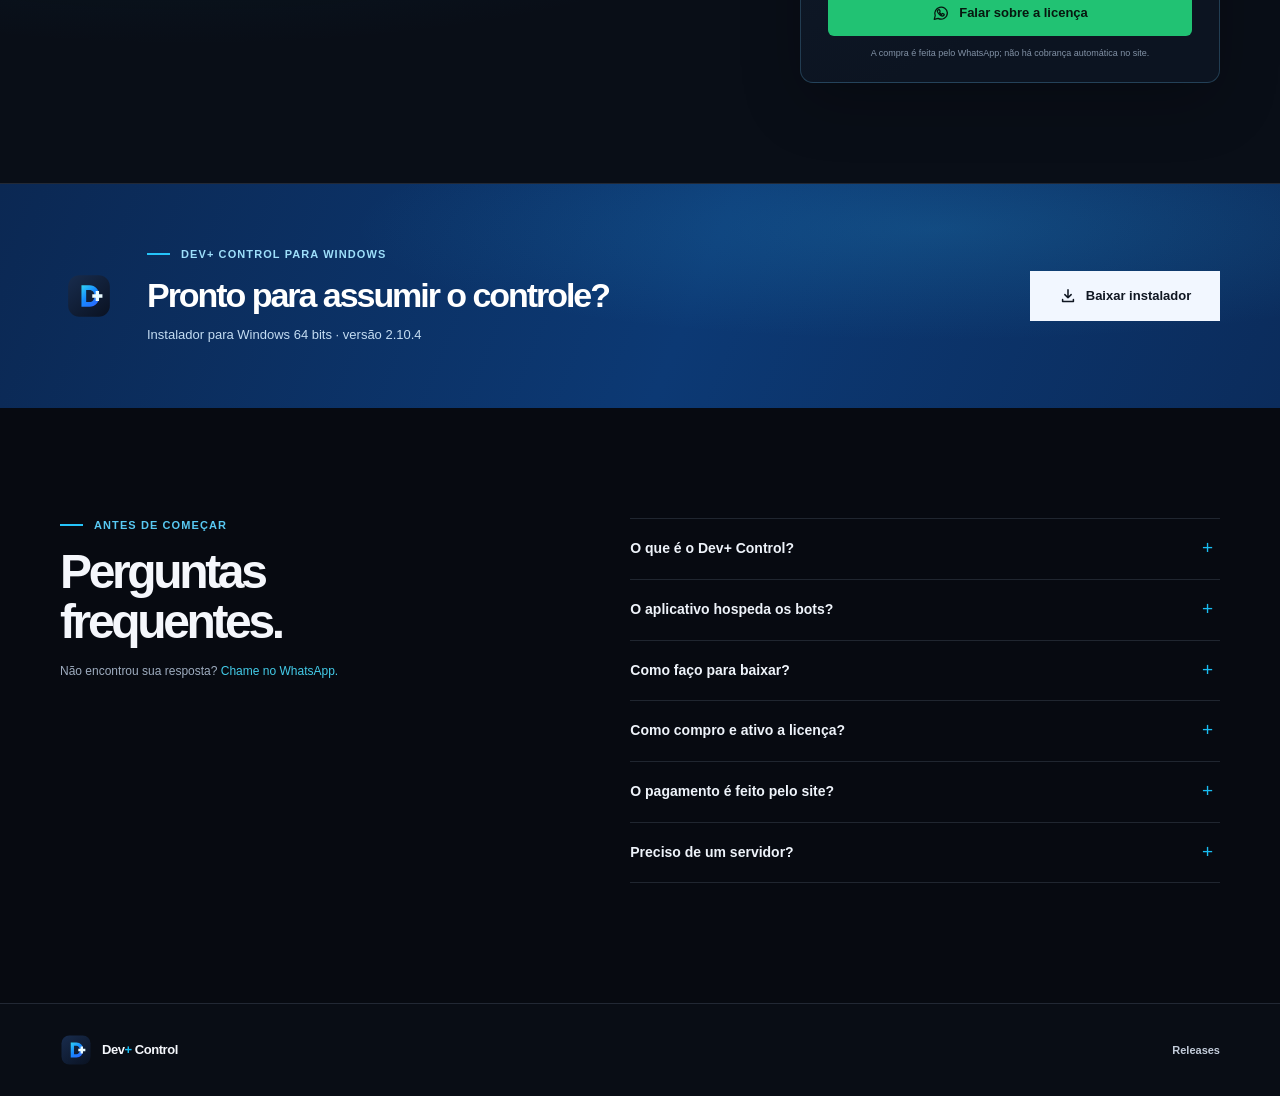
==== commit 5fd2a4b9: "Refresh Dev+ Control landing page" ====
--- a/index.html
+++ b/index.html
@@ -3,34 +3,24 @@
   <head>
     <meta charset="UTF-8" />
     <meta name="viewport" content="width=device-width, initial-scale=1" />
-    <meta name="theme-color" content="#070a11" />
+    <meta name="theme-color" content="#080c14" />
     <link rel="canonical" href="https://devplus-control-whca.vercel.app/" />
     <meta name="robots" content="index, follow, max-image-preview:large" />
-    <meta
-      name="description"
-      content="Baixe o Dev+ Control para Windows e consulte pelo WhatsApp como comprar uma licença mensal."
-    />
+    <meta name="description" content="Conheça o Dev+ Control: cliente desktop para organizar instâncias, bots e scripts de Minecraft. Baixe para Windows e fale sobre a licença mensal." />
     <meta property="og:type" content="website" />
     <meta property="og:url" content="https://devplus-control-whca.vercel.app/" />
-    <meta property="og:title" content="Dev+ Control — controle para Minecraft" />
-    <meta
-      property="og:description"
-      content="Gerencie instâncias, bots e scripts Minecraft. Baixe para Windows e consulte a licença mensal pelo WhatsApp."
-    />
+    <meta property="og:title" content="Dev+ Control — organize sua operação Minecraft" />
+    <meta property="og:description" content="Um cliente desktop para conectar servidores, acompanhar bots e trabalhar com scripts visuais." />
     <meta property="og:image" content="https://devplus-control-whca.vercel.app/assets/devplus-mark.svg" />
     <meta name="twitter:card" content="summary" />
-    <meta name="twitter:title" content="Dev+ Control — cliente desktop para Minecraft" />
-    <meta
-      name="twitter:description"
-      content="Gerencie instâncias, bots e scripts Minecraft. Baixe para Windows e consulte a licença mensal pelo WhatsApp."
-    />
+    <meta name="twitter:title" content="Dev+ Control — organize sua operação Minecraft" />
+    <meta name="twitter:description" content="Um cliente desktop para conectar servidores, acompanhar bots e trabalhar com scripts visuais." />
     <meta name="twitter:image" content="https://devplus-control-whca.vercel.app/assets/devplus-mark.svg" />
-    <title>Dev+ Control — cliente desktop para Minecraft</title>
+    <title>Dev+ Control — bots, instâncias e scripts para Minecraft</title>
     <link rel="icon" type="image/svg+xml" href="./assets/devplus-mark.svg" />
     <link rel="sitemap" type="application/xml" href="/sitemap.xml" />
     <link rel="preconnect" href="https://github.com" />
-    <link rel="stylesheet" href="./styles.css
-    " />
+    <link rel="stylesheet" href="./styles.css" />
     <script src="./site-config.js" defer></script>
     <script src="./app.js" defer></script>
     <script type="application/ld+json">
@@ -40,7 +30,7 @@
         "name": "Dev+ Control",
         "applicationCategory": "DeveloperApplication",
         "operatingSystem": "Windows",
-        "description": "Cliente desktop para gerenciar instâncias, bots e scripts Minecraft, com licença mensal consultada pelo WhatsApp.",
+        "description": "Cliente desktop para gerenciar instâncias, bots e scripts Minecraft.",
         "url": "https://devplus-control-whca.vercel.app/",
         "downloadUrl": "https://github.com/GuizeraaaXyz/devplus-control/releases/latest/download/DevPlus-Control-Setup.exe",
         "softwareVersion": "2.10.4",
@@ -58,35 +48,18 @@
           <img src="./assets/devplus-mark.svg" alt="" width="38" height="38" />
           <span class="brand-name">Dev<span>+</span> Control</span>
         </a>
-
-        <button
-          class="menu-toggle"
-          type="button"
-          aria-expanded="false"
-          aria-controls="site-navigation"
-          aria-label="Abrir menu"
-        >
-          <svg viewBox="0 0 24 24" aria-hidden="true">
-            <path d="M4 7h16M4 12h16M4 17h16" />
-          </svg>
+        <button class="menu-toggle" type="button" aria-expanded="false" aria-controls="site-navigation" aria-label="Abrir menu">
+          <svg viewBox="0 0 24 24" aria-hidden="true"><path d="M4 7h16M4 12h16M4 17h16" /></svg>
         </button>
-
         <nav class="site-nav" id="site-navigation" aria-label="Navegação principal">
+          <a href="#como-funciona">Como funciona</a>
           <a href="#recursos">Recursos</a>
-          <a href="#instalacao">Instalação</a>
-          <a href="#licenca">Licença</a>
+          <a href="#planos">Licença</a>
           <a href="#duvidas">Dúvidas</a>
           <a href="https://github.com/GuizeraaaXyz/devplus-control" target="_blank" rel="noreferrer">GitHub</a>
-          <a
-            class="nav-download"
-            data-download-link
-            download="DevPlus-Control-Setup.exe"
-            href="https://github.com/GuizeraaaXyz/devplus-control/releases/latest/download/DevPlus-Control-Setup.exe"
-          >
+          <a class="nav-download" data-download-link download="DevPlus-Control-Setup.exe" href="https://github.com/GuizeraaaXyz/devplus-control/releases/latest/download/DevPlus-Control-Setup.exe">
             Baixar para Windows
-            <svg viewBox="0 0 20 20" aria-hidden="true">
-              <path d="M10 3v9m0 0 3.5-3.5M10 12 6.5 8.5M4 14v2h12v-2" />
-            </svg>
+            <svg viewBox="0 0 20 20" aria-hidden="true"><path d="M10 3v9m0 0 3.5-3.5M10 12 6.5 8.5M4 14v2h12v-2" /></svg>
           </a>
         </nav>
       </div>
@@ -96,219 +69,115 @@
       <section class="hero page-width" id="inicio" aria-labelledby="hero-title">
         <div class="hero-copy">
           <p class="eyebrow"><span class="eyebrow-rule"></span> Cliente desktop · Windows</p>
-          <h1 id="hero-title">Mais controle para a sua operação <span>Minecraft.</span></h1>
-          <p class="hero-description">
-            Gerencie instâncias, acompanhe bots e trabalhe com scripts em um só cliente desktop.
-          </p>
+          <h1 id="hero-title">Sua operação Minecraft, <span>sob controle.</span></h1>
+          <p class="hero-description">Conecte-se ao seu servidor, organize instâncias e gerencie bots e scripts em um só aplicativo.</p>
           <div class="hero-actions">
-            <a
-              class="button button-primary"
-              data-download-link
-              download="DevPlus-Control-Setup.exe"
-              href="https://github.com/GuizeraaaXyz/devplus-control/releases/latest/download/DevPlus-Control-Setup.exe"
-            >
-              <svg viewBox="0 0 20 20" aria-hidden="true">
-                <path d="M10 3v9m0 0 3.5-3.5M10 12 6.5 8.5M4 14v2h12v-2" />
-              </svg>
+            <a class="button button-primary" data-download-link download="DevPlus-Control-Setup.exe" href="https://github.com/GuizeraaaXyz/devplus-control/releases/latest/download/DevPlus-Control-Setup.exe">
+              <svg viewBox="0 0 20 20" aria-hidden="true"><path d="M10 3v9m0 0 3.5-3.5M10 12 6.5 8.5M4 14v2h12v-2" /></svg>
               Baixar para Windows
             </a>
-            <a class="button button-secondary" href="#recursos">Conhecer recursos</a>
+            <a class="button button-secondary" href="#como-funciona">Ver como funciona</a>
           </div>
-          <p class="release-meta">
-            <span data-version data-version-prefix="Versão ">Versão 2.10.4</span>
-            <span aria-hidden="true">·</span>
-            <span>Windows 64 bits</span>
-            <span aria-hidden="true">·</span>
-            <span>Instalador .exe</span>
-          </p>
+          <p class="release-meta"><span data-version data-version-prefix="Versão ">Versão 2.10.4</span><span aria-hidden="true">·</span><span>Windows 64 bits</span><span aria-hidden="true">·</span><span>Instalador .exe</span></p>
         </div>
 
-        <div class="hero-visual" aria-label="Identidade visual do Dev+ Control e seus recursos">
-          <div class="visual-grid" aria-hidden="true"></div>
-          <div class="visual-index" aria-hidden="true">Windows <span>64 bits</span></div>
-          <div class="monogram" aria-hidden="true">
-            <img src="./assets/devplus-mark.svg" alt="" />
-            <span>D<span>+</span></span>
+        <div class="hero-visual app-preview" aria-label="Prévia ilustrativa da organização do Dev+ Control">
+          <div class="app-window-bar"><span class="window-lights" aria-hidden="true"><i></i><i></i><i></i></span><span>Dev+ Control</span><span class="preview-label">PRÉVIA ILUSTRATIVA</span></div>
+          <div class="app-window-body">
+            <aside class="preview-sidebar" aria-label="Seções ilustrativas do aplicativo">
+              <div class="preview-brand"><img src="./assets/devplus-mark.svg" alt="" /><span>Dev+<small>CONTROL</small></span></div>
+              <span class="preview-nav active"><b aria-hidden="true">◫</b> Visão geral</span>
+              <span class="preview-nav"><b aria-hidden="true">▤</b> Instâncias</span>
+              <span class="preview-nav"><b aria-hidden="true">◉</b> Bots</span>
+              <span class="preview-nav"><b aria-hidden="true">⌘</b> Scripts</span>
+              <div class="preview-sidebar-foot">CLIENTE DESKTOP</div>
+            </aside>
+            <div class="preview-content">
+              <div class="preview-topline"><span>AMBIENTE DE TRABALHO</span><span class="preview-status"><i></i> PRONTO PARA CONECTAR</span></div>
+              <h2>Organize seu fluxo.</h2>
+              <p>Conecte seu servidor para começar.</p>
+              <div class="preview-cards">
+                <div class="preview-card"><span class="preview-card-icon">▤</span><small>01 / CONEXÃO</small><strong>Instâncias</strong><span>Servidor local ou remoto</span></div>
+                <div class="preview-card"><span class="preview-card-icon">◉</span><small>02 / OPERAÇÃO</small><strong>Bots</strong><span>Gerencie pelo cliente</span></div>
+                <div class="preview-card"><span class="preview-card-icon">⌘</span><small>03 / AUTOMAÇÃO</small><strong>Scripts visuais</strong><span>Crie e organize rotinas</span></div>
+              </div>
+              <div class="preview-footer"><span>DEV+ CONTROL</span><span>WINDOWS · 64 BITS</span></div>
+            </div>
           </div>
-          <div class="visual-caption">
-            <div>
-              <span class="caption-label">Dev+ Control</span>
-              <strong>Ferramentas para sua operação.</strong>
-            </div>
-            <svg viewBox="0 0 24 24" aria-hidden="true">
-              <path d="M5 12h14m-6-6 6 6-6 6" />
-            </svg>
+        </div>
+      </section>
+
+      <section class="flow-section" id="como-funciona" aria-labelledby="flow-title">
+        <div class="page-width">
+          <div class="section-heading centered-heading">
+            <p class="eyebrow"><span class="eyebrow-rule"></span> Seu fluxo, sem complicação</p>
+            <h2 id="flow-title">Do aplicativo à sua operação.</h2>
+            <p>O Dev+ Control funciona no seu computador e se conecta ao servidor que você escolher.</p>
           </div>
-          <div class="visual-modules" aria-label="Recursos do aplicativo">
-            <span>Instâncias</span>
-            <span>Bots</span>
-            <span>Scripts</span>
-          </div>
+          <ol class="flow-grid">
+            <li class="flow-step"><span class="flow-number">01</span><div class="flow-symbol" aria-hidden="true">↓</div><h3>Instale o cliente</h3><p>Baixe o instalador para Windows e configure o aplicativo no seu PC.</p></li>
+            <li class="flow-step"><span class="flow-number">02</span><div class="flow-symbol" aria-hidden="true">⌁</div><h3>Conecte um servidor</h3><p>Escolha uma instância local ou informe os dados de um servidor remoto compatível.</p></li>
+            <li class="flow-step"><span class="flow-number">03</span><div class="flow-symbol" aria-hidden="true">⌘</div><h3>Gerencie seus bots</h3><p>Acompanhe bots e trabalhe com scripts pelo ambiente do Dev+ Control.</p></li>
+          </ol>
         </div>
       </section>
 
       <section class="resource-section" id="recursos" aria-labelledby="resources-title">
         <div class="page-width">
           <div class="section-heading">
-            <p class="eyebrow"><span class="eyebrow-rule"></span> Feito para o seu fluxo</p>
-            <h2 id="resources-title">O essencial, organizado.</h2>
+            <div><p class="eyebrow"><span class="eyebrow-rule"></span> Ferramentas no mesmo lugar</p><h2 id="resources-title">Feito para acompanhar seu jeito de jogar.</h2></div>
+            <p class="section-aside">Uma interface desktop para organizar conexões e operações Minecraft.</p>
           </div>
-
-          <div class="resource-grid">
-            <article class="resource-card">
-              <span class="resource-index">01</span>
-              <div class="resource-icon" aria-hidden="true">
-                <svg viewBox="0 0 24 24">
-                  <rect x="3.5" y="4" width="17" height="6" rx="1" />
-                  <rect x="3.5" y="14" width="17" height="6" rx="1" />
-                  <path d="M7 7h.01M7 17h.01" />
-                </svg>
-              </div>
-              <h3>Instâncias em ordem</h3>
-              <p>Conecte-se a servidores compatíveis, locais ou remotos, e mantenha suas instâncias acessíveis.</p>
-            </article>
-
-            <article class="resource-card">
-              <span class="resource-index">02</span>
-              <div class="resource-icon" aria-hidden="true">
-                <svg viewBox="0 0 24 24">
-                  <circle cx="9" cy="8" r="3" />
-                  <path d="M3.5 19v-1.2A4.8 4.8 0 0 1 8.3 13h1.4a4.8 4.8 0 0 1 4.8 4.8V19zM16 5.5a3 3 0 0 1 0 5.8M17 13.2a4.8 4.8 0 0 1 3.5 4.6V19h-3" />
-                </svg>
-              </div>
-              <h3>Controle dos bots</h3>
-              <p>Visualize e administre os bots vinculados à sua instância pelo mesmo ambiente.</p>
-            </article>
-
-            <article class="resource-card">
-              <span class="resource-index">03</span>
-              <div class="resource-icon" aria-hidden="true">
-                <svg viewBox="0 0 24 24">
-                  <path d="m8 7-5 5 5 5M16 7l5 5-5 5M14 4l-4 16" />
-                </svg>
-              </div>
-              <h3>Scripts visuais</h3>
-              <p>Crie, edite e organize automações com o editor visual integrado ao cliente.</p>
-            </article>
+          <div class="feature-grid">
+            <article class="feature-card"><span class="feature-icon" aria-hidden="true">▤</span><span class="feature-index">01</span><h3>Instâncias organizadas</h3><p>Tenha acesso às configurações de conexão local e remota pelo cliente.</p></article>
+            <article class="feature-card"><span class="feature-icon" aria-hidden="true">◉</span><span class="feature-index">02</span><h3>Gerenciamento de bots</h3><p>Acompanhe e controle os bots vinculados à instância em uso.</p></article>
+            <article class="feature-card"><span class="feature-icon" aria-hidden="true">⌘</span><span class="feature-index">03</span><h3>Editor visual de scripts</h3><p>Crie, edite e organize scripts em uma interface visual integrada.</p></article>
+            <article class="feature-card"><span class="feature-icon" aria-hidden="true">⌖</span><span class="feature-index">04</span><h3>Cliente desktop</h3><p>Use o aplicativo no Windows e mantenha o ambiente no seu próprio PC.</p></article>
+            <article class="feature-card"><span class="feature-icon" aria-hidden="true">↗</span><span class="feature-index">05</span><h3>Conexões flexíveis</h3><p>Conecte-se a um servidor SoulFire local ou a um servidor remoto compatível.</p></article>
+            <article class="feature-card"><span class="feature-icon" aria-hidden="true">◇</span><span class="feature-index">06</span><h3>Atualizações publicadas</h3><p>Encontre o instalador atual e o histórico de versões nas releases do projeto.</p></article>
           </div>
+          <p class="respect-note"><span aria-hidden="true">ⓘ</span> Use o aplicativo de acordo com as regras dos servidores aos quais você se conecta.</p>
         </div>
       </section>
 
-      <section class="install-section page-width" id="instalacao" aria-labelledby="install-title">
-        <div class="install-copy">
-          <p class="eyebrow"><span class="eyebrow-rule"></span> Comece em minutos</p>
-          <h2 id="install-title">Instale. Conecte. Continue.</h2>
-          <p>O Dev+ Control é um cliente desktop. Baixe o instalador para Windows e conecte-se ao servidor que você utiliza.</p>
-          <a class="text-link" href="#duvidas">
-            Ver respostas sobre a instalação
-            <svg viewBox="0 0 20 20" aria-hidden="true"><path d="M4 10h12m-5-5 5 5-5 5" /></svg>
-          </a>
+      <section class="scenarios-section page-width" aria-labelledby="scenarios-title">
+        <div class="scenarios-copy"><p class="eyebrow"><span class="eyebrow-rule"></span> Criado para rotinas reais</p><h2 id="scenarios-title">Mais clareza em cada sessão.</h2><p>Reúna conexões, bots e automações num fluxo que você configura e acompanha no desktop.</p><a class="text-link" href="#recursos">Explorar recursos <svg viewBox="0 0 20 20" aria-hidden="true"><path d="M4 10h12m-5-5 5 5-5 5" /></svg></a></div>
+        <div class="scenario-list">
+          <article><span>01</span><div><h3>Organize suas conexões</h3><p>Acesse suas instâncias locais e servidores remotos compatíveis no cliente.</p></div></article>
+          <article><span>02</span><div><h3>Acompanhe seus bots</h3><p>Gerencie os bots relacionados ao servidor conectado pela interface do aplicativo.</p></div></article>
+          <article><span>03</span><div><h3>Trabalhe com automações</h3><p>Use o editor visual integrado para criar e manter seus scripts.</p></div></article>
+          <div class="scenario-footnote">O aplicativo roda no seu PC. O Dev+ Control não é um serviço de hospedagem de bots.</div>
         </div>
-
-        <ol class="install-steps">
-          <li>
-            <span class="step-number">01</span>
-            <div><h3>Baixe o instalador</h3><p>Use o botão de download desta página para obter o arquivo .exe.</p></div>
-          </li>
-          <li>
-            <span class="step-number">02</span>
-            <div><h3>Execute no Windows</h3><p>Abra o instalador e siga as etapas apresentadas na tela.</p></div>
-          </li>
-          <li>
-            <span class="step-number">03</span>
-            <div><h3>Conecte-se ao servidor</h3><p>Inicie o cliente e escolha uma instância local ou um servidor remoto compatível.</p></div>
-          </li>
-        </ol>
       </section>
 
-      <section class="license-section page-width" id="licenca" aria-labelledby="license-title">
-        <div class="license-panel">
-          <div class="license-copy">
-            <p class="eyebrow"><span class="eyebrow-rule"></span> Licença mensal Dev+</p>
-            <h2 id="license-title">Ative o Dev+ Control por 1 mês.</h2>
-            <p>
-              Fale com a gente pelo WhatsApp para tirar dúvidas e combinar o pagamento. Após a confirmação,
-              enviamos sua chave para ativar no aplicativo.
-            </p>
-            <a
-              class="button button-whatsapp"
-              data-whatsapp-link
-              href="https://wa.me/5517996662727"
-              target="_blank"
-              rel="noopener noreferrer"
-            >
-              <svg viewBox="0 0 24 24" aria-hidden="true">
-                <path d="M20.5 11.8a8.4 8.4 0 0 1-12.4 7.4L3 20.5l1.3-4.9A8.4 8.4 0 1 1 20.5 11.8Z" />
-                <path d="M8.3 8.1c.2-.5.5-.5.8-.5h.5c.2 0 .4.1.5.4l.7 1.7c.1.2 0 .4-.1.6l-.5.6c-.2.2-.2.4 0 .6.5.9 1.3 1.7 2.2 2.2.2.1.4.1.6-.1l.7-.8c.2-.2.4-.2.6-.1l1.6.8c.2.1.4.2.4.4 0 .3-.2 1.1-.7 1.5-.5.5-1.1.7-1.9.6-.8-.1-2.1-.6-3.4-1.7-1.7-1.4-2.8-3.2-3.1-4.1-.3-.9 0-1.6.3-2.1Z" />
-              </svg>
-              Falar no WhatsApp
-            </a>
-          </div>
-
-          <ol class="license-steps">
-            <li>
-              <span>01</span>
-              <div><h3>Converse com a gente</h3><p>Confirme o plano mensal e tire suas dúvidas.</p></div>
-            </li>
-            <li>
-              <span>02</span>
-              <div><h3>Combine o pagamento</h3><p>Receba as instruções e conclua o pagamento.</p></div>
-            </li>
-            <li>
-              <span>03</span>
-              <div><h3>Ative sua chave</h3><p>Após a confirmação, receba a chave e ative no aplicativo.</p></div>
-            </li>
-          </ol>
-          <p class="license-note">O período de 1 mês começa na primeira ativação da chave.</p>
+      <section class="pricing-section" id="planos" aria-labelledby="pricing-title">
+        <div class="page-width pricing-inner">
+          <div class="pricing-intro"><p class="eyebrow"><span class="eyebrow-rule"></span> Licença Dev+</p><h2 id="pricing-title">Acesso simples, mês a mês.</h2><p>Fale com a gente para comprar sua licença mensal e receber a chave de ativação.</p><p class="pricing-support">Atendimento direto pelo WhatsApp. Pagamento combinado manualmente.</p></div>
+          <article class="price-card">
+            <div class="price-card-top"><span class="plan-label">PLANO MENSAL</span><span class="plan-dot" aria-label="Assinatura mensal">●</span></div>
+            <h3>Dev+ Control</h3>
+            <p class="price"><strong>R$ 14,90</strong><span>/ mês</span></p>
+            <p class="price-caption">Licença de uso mensal para o Dev+ Control.</p>
+            <ul><li><span>✓</span> Ativação pelo aplicativo</li><li><span>✓</span> Chave enviada após confirmação</li><li><span>✓</span> Prazo iniciado na primeira ativação</li></ul>
+            <a class="button button-whatsapp" data-whatsapp-link href="https://wa.me/5517996662727" target="_blank" rel="noopener noreferrer"><svg viewBox="0 0 24 24" aria-hidden="true"><path d="M20.5 11.8a8.4 8.4 0 0 1-12.4 7.4L3 20.5l1.3-4.9A8.4 8.4 0 1 1 20.5 11.8Z"/><path d="M8.3 8.1c.2-.5.5-.5.8-.5h.5c.2 0 .4.1.5.4l.7 1.7c.1.2 0 .4-.1.6l-.5.6c-.2.2-.2.4 0 .6.5.9 1.3 1.7 2.2 2.2.2.1.4.1.6-.1l.7-.8c.2-.2.4-.2.6-.1l1.6.8c.2.1.4.2.4.4 0 .3-.2 1.1-.7 1.5-.5.5-1.1.7-1.9.6-.8-.1-2.1-.6-3.4-1.7-1.7-1.4-2.8-3.2-3.1-4.1-.3-.9 0-1.6.3-2.1Z"/></svg>Falar sobre a licença</a>
+            <p class="price-footnote">A compra é feita pelo WhatsApp; não há cobrança automática no site.</p>
+          </article>
         </div>
       </section>
 
       <section class="download-band" aria-labelledby="download-title">
-        <div class="page-width download-inner">
-          <div class="download-mark" aria-hidden="true"><img src="./assets/devplus-mark.svg" alt="" /></div>
-          <div class="download-copy">
-            <p class="eyebrow"><span class="eyebrow-rule"></span> Dev+ Control para Windows</p>
-            <h2 id="download-title">Pronto para começar?</h2>
-            <p>Instalador para Windows 64 bits · versão <span data-version data-version-prefix="">2.10.4</span></p>
-          </div>
-          <a
-            class="button button-light"
-            data-download-link
-            download="DevPlus-Control-Setup.exe"
-            href="https://github.com/GuizeraaaXyz/devplus-control/releases/latest/download/DevPlus-Control-Setup.exe"
-          >
-            <svg viewBox="0 0 20 20" aria-hidden="true"><path d="M10 3v9m0 0 3.5-3.5M10 12 6.5 8.5M4 14v2h12v-2" /></svg>
-            Baixar instalador
-          </a>
-        </div>
+        <div class="page-width download-inner"><div class="download-mark" aria-hidden="true"><img src="./assets/devplus-mark.svg" alt="" /></div><div class="download-copy"><p class="eyebrow"><span class="eyebrow-rule"></span> Dev+ Control para Windows</p><h2 id="download-title">Pronto para assumir o controle?</h2><p>Instalador para Windows 64 bits · versão <span data-version data-version-prefix="">2.10.4</span></p></div><a class="button button-light" data-download-link download="DevPlus-Control-Setup.exe" href="https://github.com/GuizeraaaXyz/devplus-control/releases/latest/download/DevPlus-Control-Setup.exe"><svg viewBox="0 0 20 20" aria-hidden="true"><path d="M10 3v9m0 0 3.5-3.5M10 12 6.5 8.5M4 14v2h12v-2" /></svg>Baixar instalador</a></div>
       </section>
 
       <section class="faq-section page-width" id="duvidas" aria-labelledby="faq-title">
-        <div class="faq-heading">
-          <p class="eyebrow"><span class="eyebrow-rule"></span> Ajuda rápida</p>
-          <h2 id="faq-title">Dúvidas comuns.</h2>
-        </div>
+        <div class="faq-heading"><p class="eyebrow"><span class="eyebrow-rule"></span> Antes de começar</p><h2 id="faq-title">Perguntas frequentes.</h2><p>Não encontrou sua resposta? <a data-whatsapp-link href="https://wa.me/5517996662727" target="_blank" rel="noopener noreferrer">Chame no WhatsApp.</a></p></div>
         <div class="faq-list">
-          <details>
-            <summary>O que preciso para usar o Dev+ Control?</summary>
-            <p>Um computador Windows de 64 bits e acesso a um servidor SoulFire compatível, local ou remoto.</p>
-          </details>
-          <details>
-            <summary>O download inclui um servidor?</summary>
-            <p>O Dev+ Control é o cliente desktop. Você pode escolher a opção de servidor integrado quando disponível ou conectar-se a um servidor remoto compatível.</p>
-          </details>
-          <details>
-            <summary>Preciso de uma licença?</summary>
-            <p>O acesso aos recursos comerciais do Dev+ Control requer uma licença Dev+ ativa. A ativação é feita no próprio aplicativo.</p>
-          </details>
-          <details>
-            <summary>Como compro uma licença mensal?</summary>
-            <p>Chame pelo WhatsApp no botão desta página para combinar o pagamento. Após a confirmação, você recebe a chave de ativação. O período começa na primeira ativação.</p>
-          </details>
-          <details>
-            <summary>Onde encontro novas versões?</summary>
-            <p>Baixe a versão mais recente na página de downloads. Para consultar o histórico e outros instaladores, acesse a <a href="https://github.com/GuizeraaaXyz/devplus-control/releases" target="_blank" rel="noopener noreferrer">página de releases do GitHub</a>.</p>
-          </details>
+          <details><summary>O que é o Dev+ Control?</summary><p>É um cliente desktop para Windows que permite conectar-se a servidores SoulFire compatíveis e gerenciar instâncias, bots e scripts.</p></details>
+          <details><summary>O aplicativo hospeda os bots?</summary><p>Não. O Dev+ Control roda no seu PC e é usado para se conectar a um servidor. Ele não é um serviço de hospedagem na nuvem.</p></details>
+          <details><summary>Como faço para baixar?</summary><p>Use o botão de download desta página. O instalador para Windows também fica disponível na <a href="https://github.com/GuizeraaaXyz/devplus-control/releases" target="_blank" rel="noopener noreferrer">página de releases do GitHub</a>.</p></details>
+          <details><summary>Como compro e ativo a licença?</summary><p>Fale pelo WhatsApp para combinar o pagamento. Após a confirmação, enviamos sua chave, que você informa no aplicativo. O período mensal começa na primeira ativação.</p></details>
+          <details><summary>O pagamento é feito pelo site?</summary><p>Não. A compra é combinada diretamente pelo WhatsApp; o site não processa pagamento nem ativa licença automaticamente.</p></details>
+          <details><summary>Preciso de um servidor?</summary><p>Sim. Você precisa de uma instância SoulFire local ou de acesso a um servidor remoto compatível para usar as funções de conexão.</p></details>
         </div>
       </section>
     </main>
--- a/styles.css
+++ b/styles.css
@@ -1238,6 +1238,172 @@
   padding-block: 22px 110px;
 }
 
+/* Dev+ product landing: desktop-app preview, workflow, feature catalog and plan. */
+.hero {
+  grid-template-columns: minmax(0, 0.88fr) minmax(0, 1.12fr);
+  gap: clamp(38px, 6vw, 82px);
+  min-height: 650px;
+}
+
+.hero-copy { max-width: 500px; }
+.hero h1 { max-width: 540px; font-size: clamp(45px, 5vw, 67px); }
+.hero-visual.app-preview {
+  display: block;
+  min-height: 420px;
+  padding: 0;
+  overflow: hidden;
+  border: 1px solid rgb(140 183 224 / 25%);
+  border-radius: 14px;
+  background: #090f19;
+  box-shadow: 0 28px 70px rgb(0 0 0 / 30%), 0 0 60px rgb(16 139 196 / 9%);
+}
+
+.hero-visual.app-preview::before { display: none; }
+.app-window-bar { display: flex; height: 42px; align-items: center; gap: 11px; padding-inline: 14px; border-bottom: 1px solid rgb(159 185 214 / 13%); background: #0d1522; color: #bdc9d9; font-size: 10px; }
+.window-lights { display: flex; gap: 5px; }
+.window-lights i { width: 7px; height: 7px; border-radius: 50%; background: #49627b; }
+.window-lights i:first-child { background: #42c6e8; }
+.window-lights i:nth-child(2) { background: #507f9a; }
+.preview-label { margin-left: auto; color: #70859b; font-size: 8px; letter-spacing: .09em; }
+.app-window-body { display: grid; min-height: 378px; grid-template-columns: 140px 1fr; }
+.preview-sidebar { position: relative; display: flex; flex-direction: column; gap: 6px; padding: 17px 10px; border-right: 1px solid rgb(159 185 214 / 13%); background: #0b121d; }
+.preview-brand { display: flex; align-items: center; gap: 8px; margin-bottom: 18px; color: #edf5ff; font-size: 11px; font-weight: 700; }
+.preview-brand img { width: 24px; height: 24px; border-radius: 7px; }
+.preview-brand small { display: block; color: #7e91a6; font-size: 7px; letter-spacing: .13em; }
+.preview-nav { display: flex; min-height: 29px; align-items: center; gap: 8px; padding-inline: 8px; border-radius: 5px; color: #96a8bc; font-size: 9px; }
+.preview-nav b { width: 12px; color: #7c9ab5; font-size: 12px; font-weight: 500; text-align: center; }
+.preview-nav.active { background: rgb(38 174 223 / 12%); color: #dff8ff; }
+.preview-nav.active b { color: #37d3f3; }
+.preview-sidebar-foot { position: absolute; right: 10px; bottom: 13px; left: 18px; color: #53677c; font-size: 7px; letter-spacing: .11em; }
+.preview-content { min-width: 0; padding: 24px 22px 14px; }
+.preview-topline, .preview-footer { display: flex; align-items: center; justify-content: space-between; gap: 12px; color: #73879e; font-size: 7px; letter-spacing: .1em; }
+.preview-status { display: flex; align-items: center; gap: 5px; color: #8ca6b7; letter-spacing: .035em; }
+.preview-status i { width: 5px; height: 5px; border-radius: 50%; background: #55c7d9; box-shadow: 0 0 8px #55c7d9; }
+.preview-content h2 { margin: 26px 0 4px; color: #f2f7fc; font-size: clamp(18px, 2vw, 24px); letter-spacing: -.05em; }
+.preview-content > p { margin: 0; color: #91a1b4; font-size: 10px; }
+.preview-cards { display: grid; grid-template-columns: repeat(3, minmax(0, 1fr)); gap: 8px; margin-top: 23px; }
+.preview-card { display: flex; min-height: 128px; flex-direction: column; align-items: flex-start; padding: 12px 9px; border: 1px solid rgb(150 180 211 / 15%); border-radius: 7px; background: linear-gradient(145deg, rgb(29 49 72 / 68%), rgb(12 21 34 / 80%)); }
+.preview-card-icon { display: grid; width: 25px; height: 25px; place-items: center; margin-bottom: 12px; border-radius: 6px; background: rgb(24 188 230 / 12%); color: #49d4f0; font-size: 14px; }
+.preview-card small { color: #70869b; font-size: 6px; letter-spacing: .08em; }
+.preview-card strong { margin-top: 4px; color: #e5eef8; font-size: 9px; }
+.preview-card > span:last-child { margin-top: 4px; color: #8d9eb0; font-size: 7px; line-height: 1.4; }
+.preview-footer { margin-top: 28px; padding-top: 11px; border-top: 1px solid rgb(159 185 214 / 13%); font-size: 6px; }
+
+.flow-section { padding-block: 92px 102px; border-block: 1px solid var(--line); background: #090e17; }
+.centered-heading { display: flex; flex-direction: column; align-items: center; margin-bottom: 48px; text-align: center; }
+.centered-heading h2 { margin: 14px 0 9px; color: #f5f7fc; font-size: clamp(32px, 4vw, 48px); letter-spacing: -.07em; line-height: 1.06; }
+.centered-heading > p:last-child { max-width: 510px; margin: 0; color: #aeb9c9; font-size: 14px; }
+.flow-grid { display: grid; grid-template-columns: repeat(3, 1fr); margin: 0; padding: 0; border-block: 1px solid var(--line); list-style: none; }
+.flow-step { position: relative; min-height: 218px; padding: 24px 28px 25px 0; }
+.flow-step + .flow-step { padding-left: 28px; border-left: 1px solid var(--line); }
+.flow-number { color: #35c9ed; font-size: 10px; font-variant-numeric: tabular-nums; }
+.flow-symbol { display: grid; width: 39px; height: 39px; place-items: center; margin-top: 17px; border: 1px solid rgb(51 198 237 / 28%); border-radius: 10px; background: rgb(23 165 208 / 9%); color: #47d5f5; font-size: 22px; }
+.flow-step h3 { margin: 15px 0 5px; color: #f1f5fb; font-size: 15px; letter-spacing: -.025em; }
+.flow-step p { max-width: 290px; margin: 0; color: #aeb9c9; font-size: 12px; line-height: 1.65; }
+
+.section-heading > div { max-width: 640px; }
+.section-heading h2 { max-width: 600px; }
+.section-aside { max-width: 270px; margin: 0 0 3px; color: #aeb9c9; font-size: 12px; line-height: 1.65; }
+.feature-grid { display: grid; grid-template-columns: repeat(3, minmax(0, 1fr)); border-top: 1px solid var(--line); border-left: 1px solid var(--line); }
+.feature-card { position: relative; min-height: 195px; padding: 23px 23px 22px; border-right: 1px solid var(--line); border-bottom: 1px solid var(--line); background: rgb(14 22 34 / 46%); }
+.feature-icon { display: grid; width: 34px; height: 34px; place-items: center; border: 1px solid rgb(48 197 235 / 25%); border-radius: 9px; background: rgb(32 160 202 / 10%); color: #46d1f1; font-size: 17px; }
+.feature-index { position: absolute; top: 27px; right: 23px; color: #74879d; font-size: 9px; }
+.feature-card h3 { margin: 19px 0 5px; color: #eef4fb; font-size: 14px; }
+.feature-card p { max-width: 275px; margin: 0; color: #9fadc0; font-size: 11px; line-height: 1.65; }
+.respect-note { display: flex; align-items: center; gap: 8px; margin: 18px 0 0; color: #8292a6; font-size: 10px; }
+.respect-note span { color: #43cce9; font-size: 13px; }
+
+.scenarios-section { display: grid; grid-template-columns: .8fr 1fr; gap: clamp(60px, 11vw, 145px); padding-block: 105px; }
+.scenarios-copy { max-width: 390px; }
+.scenarios-copy h2, .pricing-intro h2 { margin: 15px 0 12px; color: #f5f7fc; font-size: clamp(34px, 4vw, 48px); letter-spacing: -.07em; line-height: 1.05; }
+.scenarios-copy > p:not(.eyebrow), .pricing-intro > p:not(.eyebrow) { color: #aeb9c9; font-size: 13px; line-height: 1.7; }
+.scenarios-copy .text-link { margin-top: 12px; }
+.scenario-list article { display: grid; grid-template-columns: 37px 1fr; gap: 14px; padding: 18px 0; border-bottom: 1px solid var(--line); }
+.scenario-list article:first-child { padding-top: 0; }
+.scenario-list article > span { padding-top: 2px; color: #3ac9ed; font-size: 10px; }
+.scenario-list h3 { margin: 0 0 4px; color: #edf3fb; font-size: 14px; }
+.scenario-list p { margin: 0; color: #9eacbf; font-size: 11px; line-height: 1.6; }
+.scenario-footnote { margin-top: 15px; padding: 12px 14px; border-left: 2px solid #37c7e8; background: rgb(25 159 196 / 7%); color: #95a7ba; font-size: 10px; }
+
+.pricing-section { padding-block: 91px 100px; border-block: 1px solid var(--line); background: radial-gradient(ellipse at 15% 45%, rgb(8 120 164 / 12%), transparent 42%), #090e17; }
+.pricing-inner { display: grid; grid-template-columns: 1fr minmax(300px, 420px); align-items: center; gap: clamp(55px, 12vw, 150px); }
+.pricing-intro { max-width: 430px; }
+.pricing-intro h2 { margin-bottom: 15px; }
+.pricing-support { margin: 22px 0 0; padding-top: 15px; border-top: 1px solid var(--line); color: #8292a6 !important; font-size: 11px !important; }
+.price-card { padding: 25px 27px 21px; border: 1px solid rgb(89 166 205 / 28%); border-radius: 13px; background: linear-gradient(155deg, #111e30, #0c1421 75%); box-shadow: 0 20px 60px rgb(0 0 0 / 22%); }
+.price-card-top { display: flex; justify-content: space-between; align-items: center; padding-bottom: 16px; border-bottom: 1px solid var(--line); }
+.plan-label { color: #49cdea; font-size: 9px; font-weight: 700; letter-spacing: .12em; }
+.plan-dot { color: #46d6a1; font-size: 10px; }
+.price-card h3 { margin: 19px 0 4px; color: #f4f7fb; font-size: 17px; }
+.price { display: flex; align-items: baseline; gap: 7px; margin: 0; }
+.price strong { color: #fff; font-size: 36px; letter-spacing: -.06em; }
+.price > span { color: #aab7c7; font-size: 12px; }
+.price-caption { margin: 4px 0 17px; color: #91a2b5; font-size: 10px; }
+.price-card ul { display: grid; gap: 11px; margin: 0 0 21px; padding: 17px 0 19px; border-top: 1px solid var(--line); border-bottom: 1px solid var(--line); list-style: none; }
+.price-card li { display: flex; gap: 9px; color: #c2cedd; font-size: 11px; }
+.price-card li span { color: #4bd7a5; }
+.button-whatsapp { width: 100%; min-height: 45px; border-radius: 6px; background: #22c77b; color: #062015; }
+.button-whatsapp:hover { background: #4cdd97; }
+.price-footnote { margin: 11px 0 0; color: #8292a6; font-size: 9px; text-align: center; }
+.faq-heading > p:last-child { margin: 15px 0 0; color: #9eacbf; font-size: 12px; }
+.faq-heading > p:last-child a { color: #43cce9; }
+.faq-heading > p:last-child a:hover { color: #8ceaff; }
+
+@media (width <= 900px) {
+  .hero { grid-template-columns: 1fr; gap: 34px; padding: 55px 40px; }
+  .hero-copy { max-width: 620px; }
+  .hero-visual.app-preview { width: min(100%, 660px); min-height: 385px; justify-self: center; }
+  .app-window-body { min-height: 343px; }
+  .scenarios-section { gap: 55px; }
+  .pricing-inner { gap: 50px; }
+}
+
+@media (width <= 680px) {
+  .hero { width: min(100% - 24px, var(--page-width)); margin-block: 14px 45px; padding: 44px 21px 21px; }
+  .hero h1 { font-size: clamp(42px, 11vw, 58px); }
+  .hero-visual.app-preview { min-height: 340px; }
+  .app-window-bar { height: 36px; }
+  .app-window-body { min-height: 304px; grid-template-columns: 93px 1fr; }
+  .preview-sidebar { gap: 4px; padding: 13px 6px; }
+  .preview-brand { gap: 5px; margin-bottom: 12px; font-size: 9px; }
+  .preview-brand img { width: 19px; height: 19px; }
+  .preview-nav { gap: 5px; min-height: 26px; padding-inline: 5px; font-size: 7px; }
+  .preview-content { padding: 19px 11px 12px; }
+  .preview-content h2 { margin-top: 21px; font-size: 18px; }
+  .preview-content > p { font-size: 8px; }
+  .preview-cards { gap: 5px; margin-top: 19px; }
+  .preview-card { min-height: 112px; padding: 8px 6px; }
+  .preview-card-icon { width: 21px; height: 21px; margin-bottom: 9px; }
+  .preview-card small { font-size: 5px; }
+  .preview-card strong { font-size: 8px; }
+  .preview-card > span:last-child { font-size: 6px; }
+  .preview-footer { margin-top: 24px; font-size: 5px; }
+  .preview-label { font-size: 6px; }
+  .flow-section { padding-block: 68px 74px; }
+  .centered-heading { align-items: flex-start; text-align: left; }
+  .centered-heading > p:last-child { font-size: 12px; }
+  .flow-grid { grid-template-columns: 1fr; }
+  .flow-step, .flow-step + .flow-step { display: grid; grid-template-columns: 30px 38px 1fr; column-gap: 12px; min-height: auto; padding: 19px 0; border-left: 0; }
+  .flow-step + .flow-step { border-top: 1px solid var(--line); }
+  .flow-number { grid-row: 1 / 3; padding-top: 12px; }
+  .flow-symbol { grid-row: 1 / 3; margin: 0; }
+  .flow-step h3 { margin: 1px 0 3px; }
+  .flow-step p { grid-column: 3; font-size: 11px; }
+  .section-heading { align-items: flex-start; flex-direction: column; }
+  .section-aside { max-width: 400px; }
+  .feature-grid { grid-template-columns: 1fr 1fr; }
+  .feature-card { min-height: 182px; padding: 17px 14px; }
+  .feature-index { top: 21px; right: 13px; }
+  .feature-card h3 { margin-top: 15px; font-size: 12px; }
+  .feature-card p { font-size: 10px; }
+  .respect-note { align-items: flex-start; line-height: 1.5; }
+  .scenarios-section { grid-template-columns: 1fr; gap: 35px; padding-block: 76px; }
+  .pricing-section { padding-block: 72px 78px; }
+  .pricing-inner { grid-template-columns: 1fr; gap: 34px; }
+  .price-card { padding-inline: 21px; }
+  .faq-section { padding-block: 76px 85px; }
+}
+
 .license-panel {
   display: grid;
   grid-template-columns: minmax(0, 0.95fr) minmax(0, 1fr);
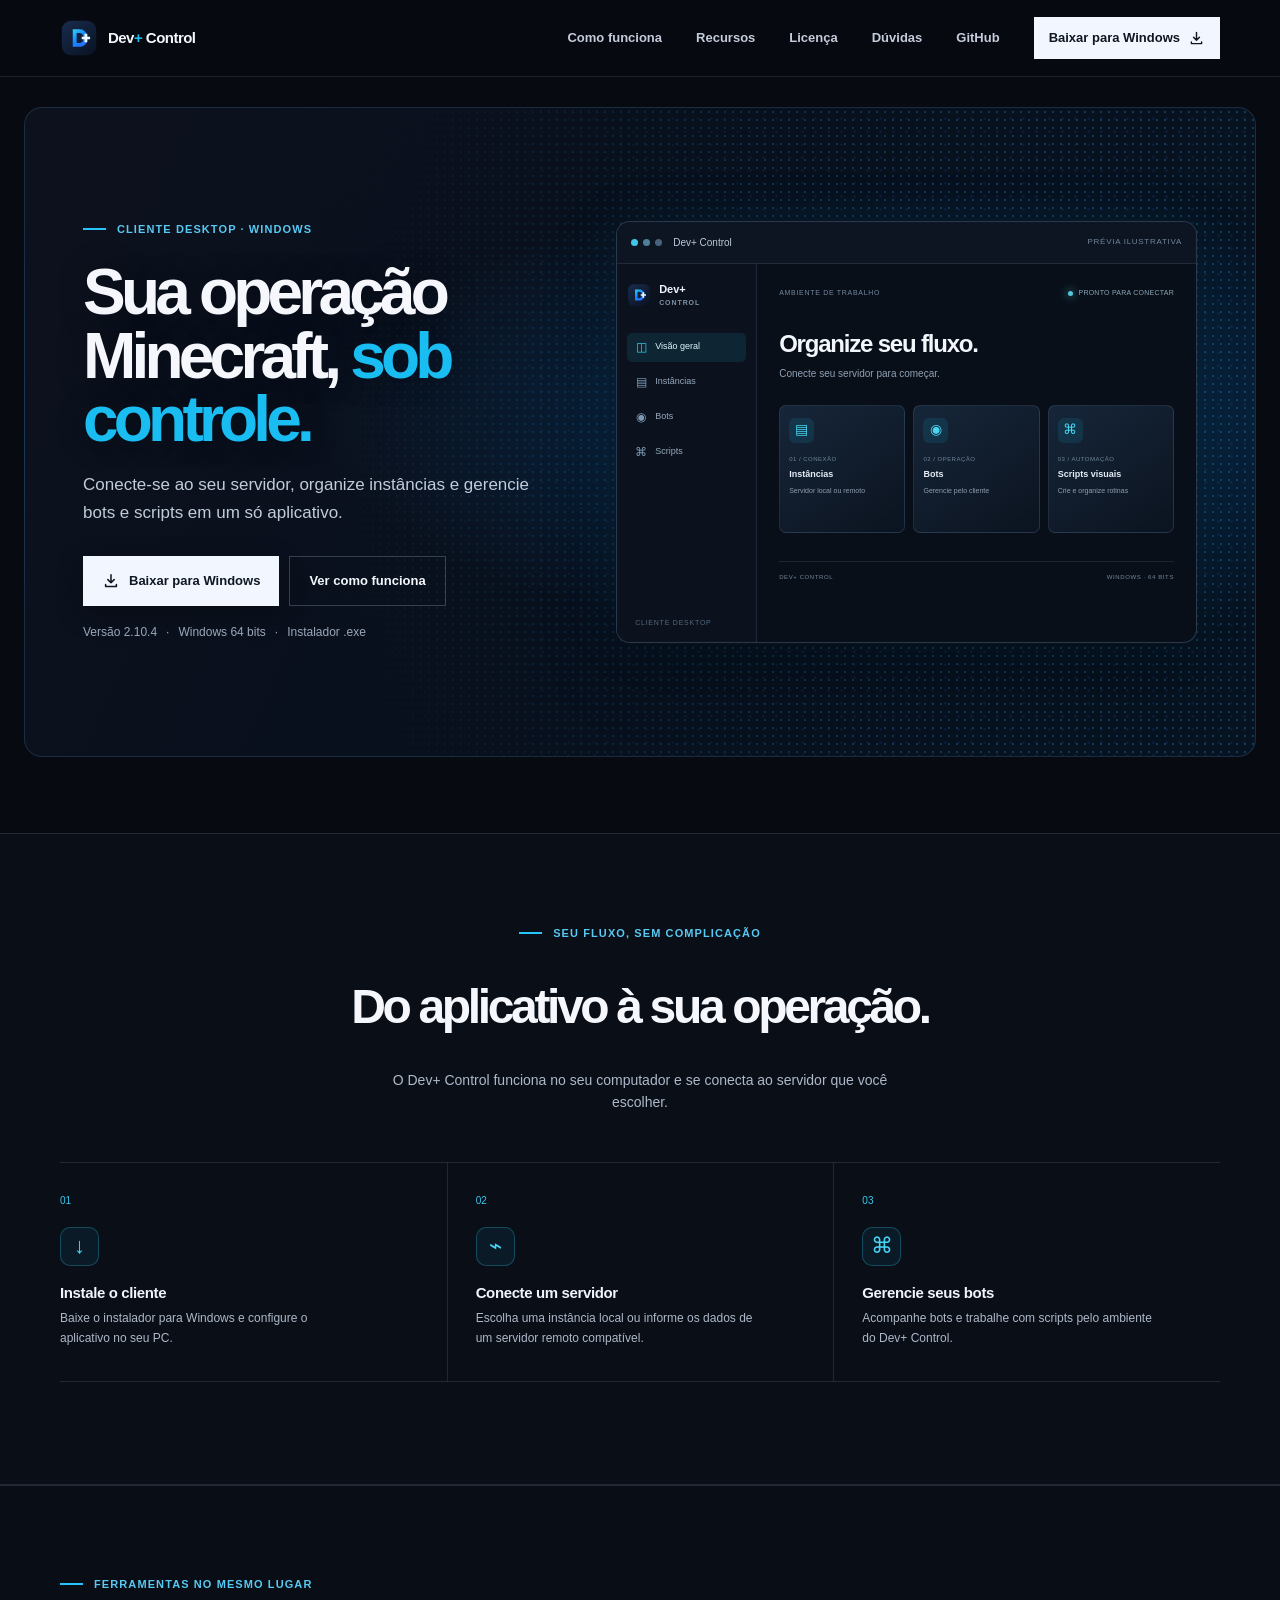
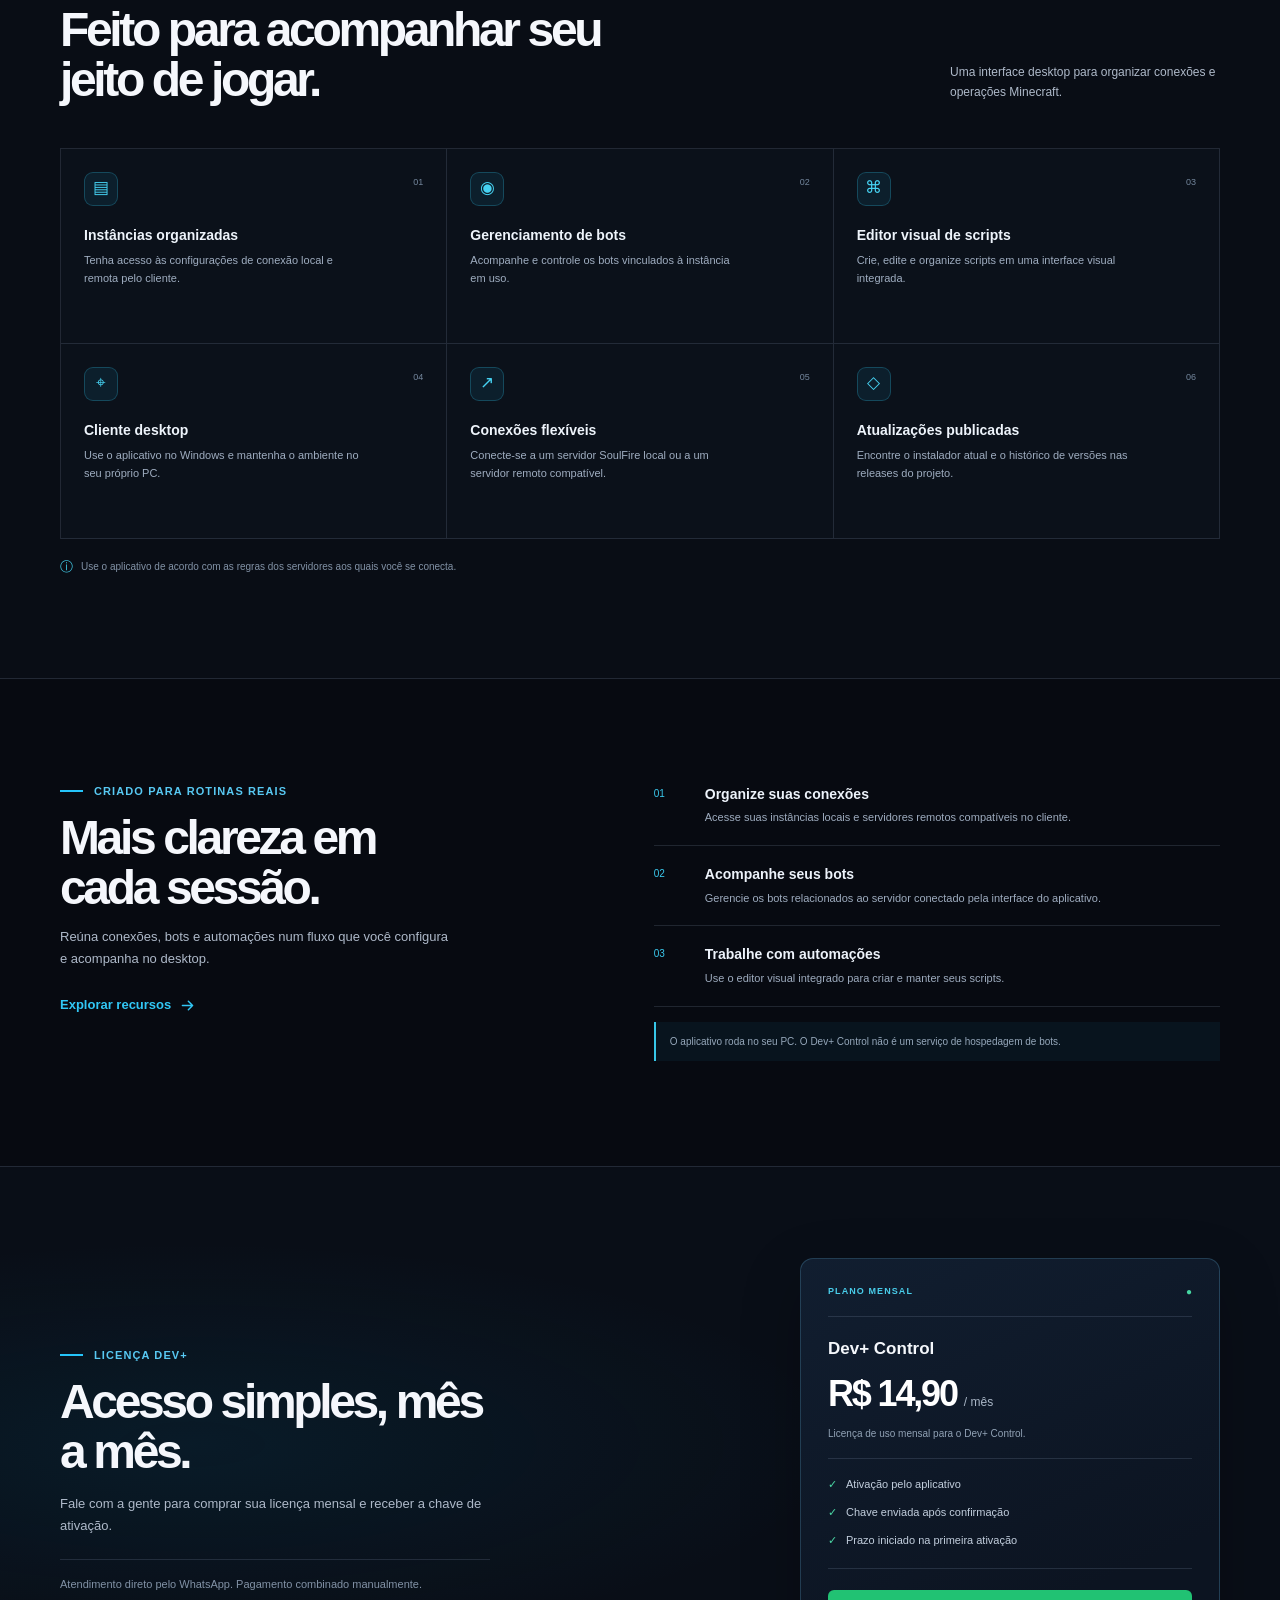
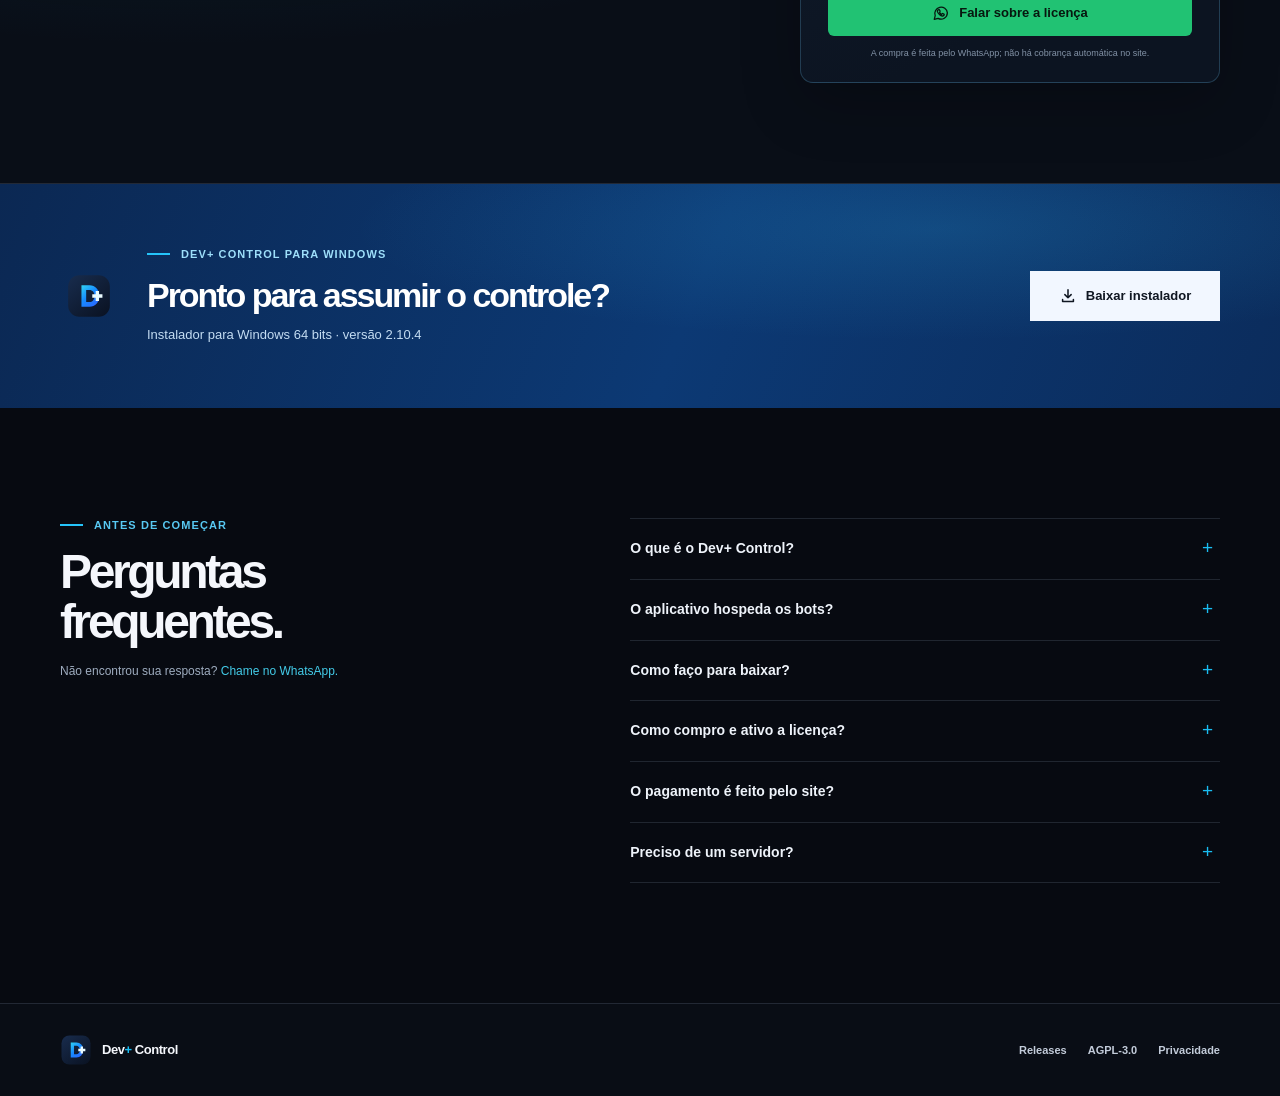
==== commit 56975b0d: "Add license and privacy pages" ====
--- a/index.html
+++ b/index.html
@@ -190,6 +190,8 @@
         </a>
         <div class="footer-links">
           <a href="https://github.com/GuizeraaaXyz/devplus-control/releases" target="_blank" rel="noreferrer">Releases</a>
+          <a href="./licenca.html">AGPL-3.0</a>
+          <a href="./privacidade.html">Privacidade</a>
         </div>
       </div>
     </footer>
--- a/styles.css
+++ b/styles.css
@@ -1404,6 +1404,38 @@
   .faq-section { padding-block: 76px 85px; }
 }
 
+.legal-body { min-height: 100vh; }
+.legal-back { color: #aebdd0; font-size: 12px; }
+.legal-back:hover { color: #42cdeb; }
+.legal-page { max-width: 900px; padding-block: 75px 100px; }
+.legal-page h1 { margin: 17px 0 18px; font-size: clamp(42px, 6vw, 64px); }
+.legal-page h1 span { color: #35c9ed; }
+.legal-lead { max-width: 720px; margin: 0 0 14px; color: #b2bfd0; font-size: 16px; line-height: 1.75; }
+.legal-updated { margin: 0 0 28px; color: #8192a8; font-size: 11px; }
+.legal-card { margin-top: 16px; padding: clamp(20px, 4vw, 30px); border: 1px solid var(--line); border-radius: 12px; background: linear-gradient(140deg, rgb(17 29 46 / 92%), rgb(10 17 28 / 94%)); }
+.legal-card h2 { margin: 0 0 12px; color: #edf4fc; font-size: 19px; letter-spacing: -.035em; }
+.legal-card h3 { margin: 21px 0 6px; color: #dce8f5; font-size: 14px; }
+.legal-card h3:first-of-type { margin-top: 18px; }
+.legal-card p, .legal-card li { color: #aab8ca; font-size: 13px; line-height: 1.75; }
+.legal-card p:last-child { margin-bottom: 0; }
+.legal-card ul { display: grid; gap: 8px; margin: 10px 0 16px; padding-left: 21px; }
+.legal-card strong { color: #dce8f5; }
+.legal-card a, .legal-actions a { color: #50d0ed; text-decoration: underline; text-decoration-color: rgb(80 208 237 / 34%); text-underline-offset: 3px; }
+.legal-card a:hover, .legal-actions a:hover { color: #a2efff; }
+.legal-card .button { display: inline-flex; margin-top: 9px; color: #08131d; text-decoration: none; }
+.legal-card code { color: #81dff1; font-size: .95em; }
+.legal-actions { display: flex; flex-wrap: wrap; gap: 14px 24px; margin-top: 19px; font-size: 12px; }
+.legal-caveat { margin: 22px 0 0; color: #8595a8; font-size: 11px; line-height: 1.7; }
+.legal-footer { border-top: 1px solid var(--line); }
+
+@media (width <= 680px) {
+  .legal-page { padding-block: 52px 75px; }
+  .legal-lead { font-size: 14px; }
+  .legal-card { padding: 19px 17px; }
+  .legal-card p, .legal-card li { font-size: 12px; }
+  .legal-actions { flex-direction: column; gap: 10px; }
+}
+
 .license-panel {
   display: grid;
   grid-template-columns: minmax(0, 0.95fr) minmax(0, 1fr);
